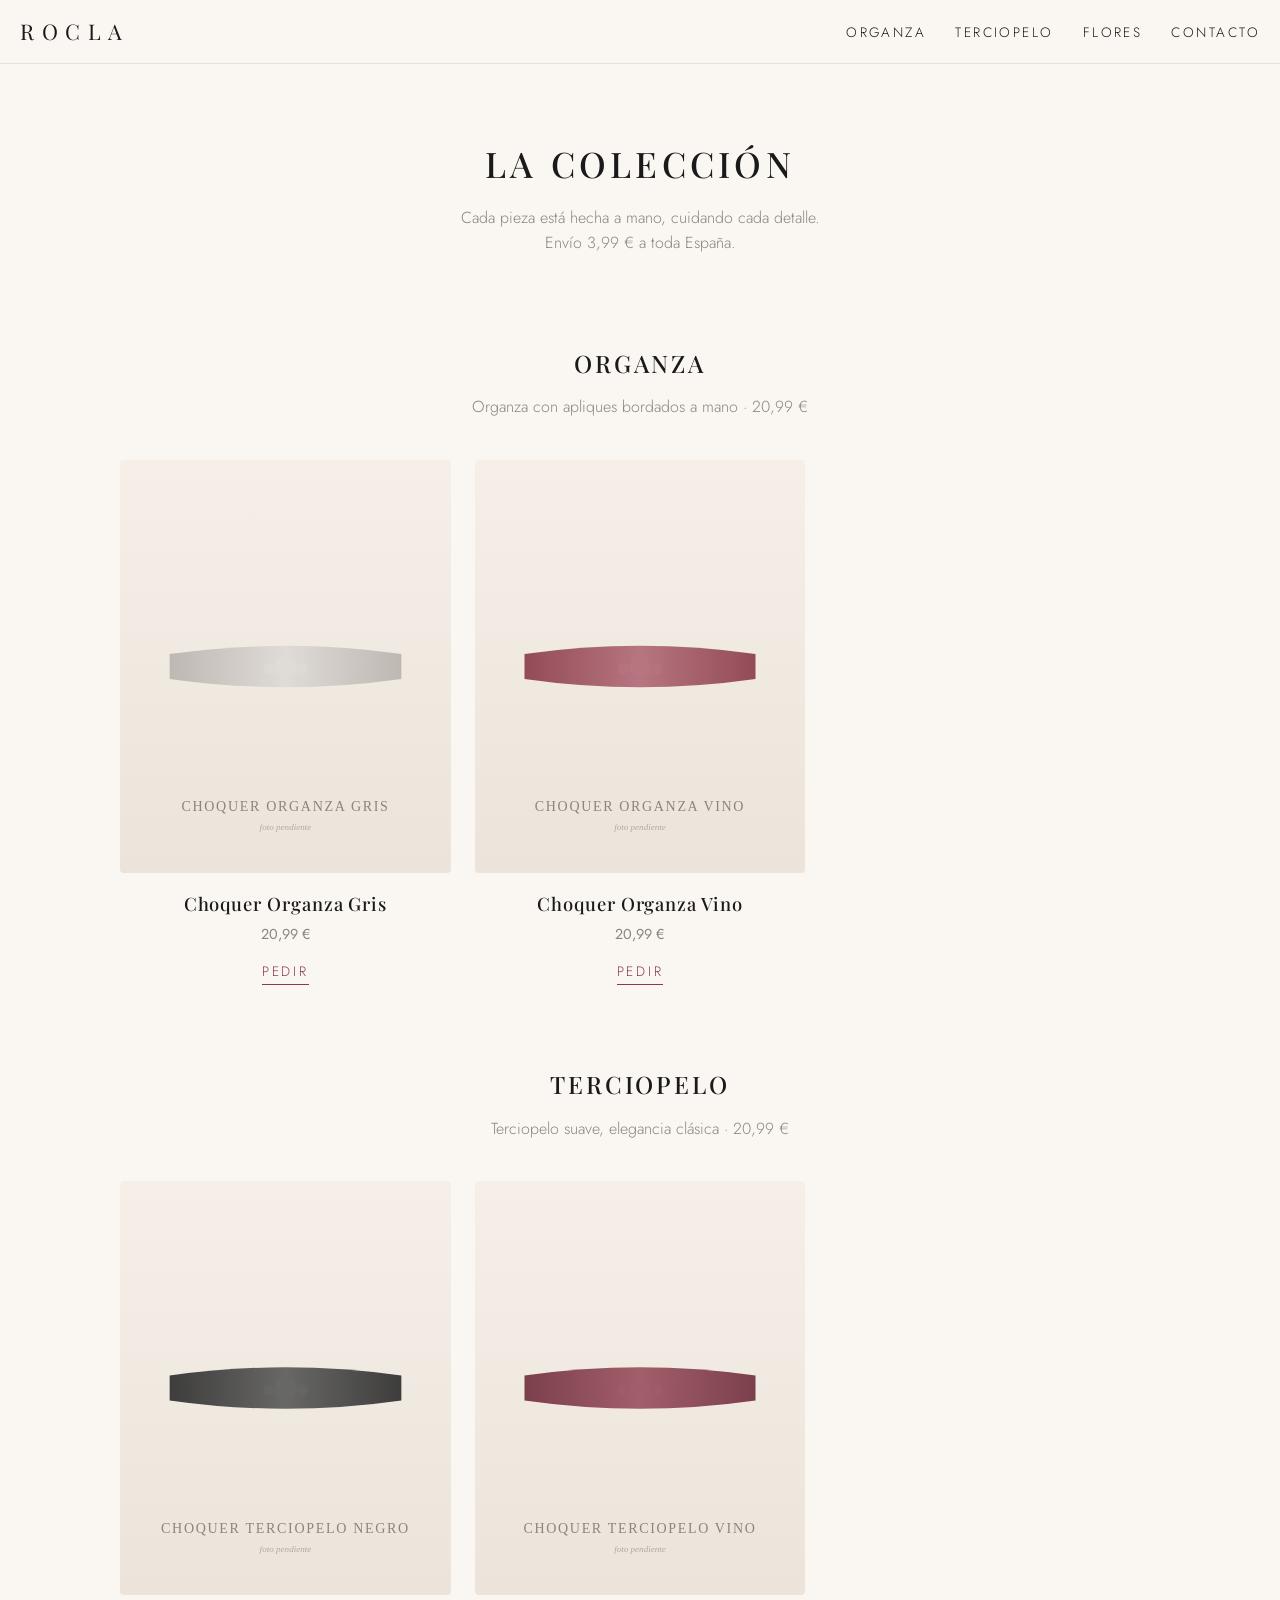
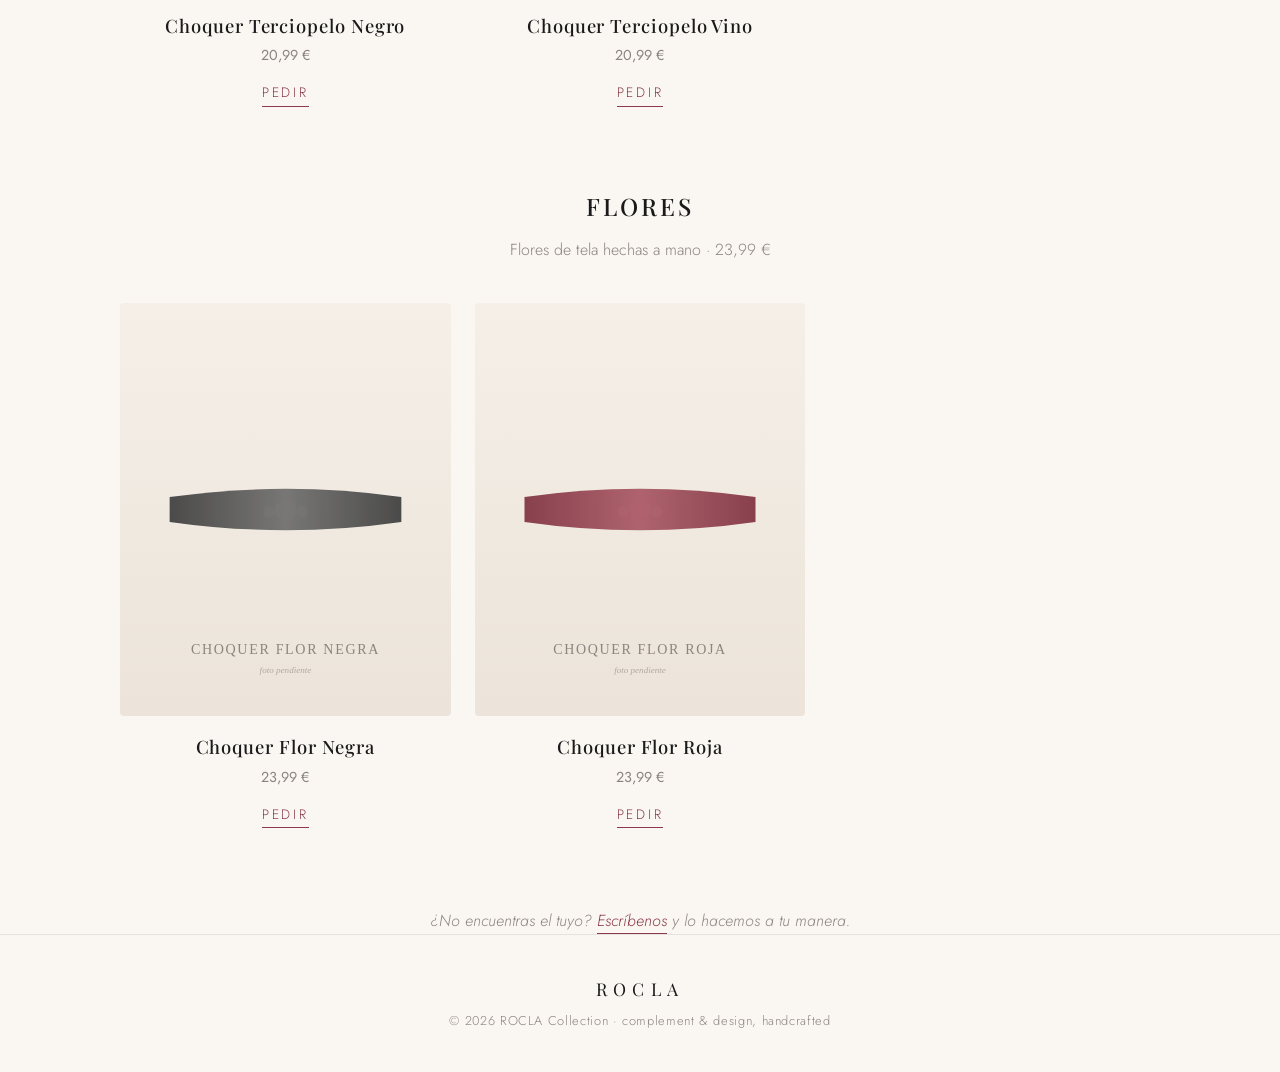
==== coleccion.html @ 5cf53cdb "Restructure: carousel home + collection page by product line, add prices Home now shows a swipeable " ====
<!DOCTYPE html>
<html lang="es">
<head>
  <meta charset="UTF-8">
  <meta name="viewport" content="width=device-width, initial-scale=1.0">
  <title>La colección — ROCLA</title>
  <meta name="description" content="Todos los chokers ROCLA: organza, terciopelo y flores. Hechos a mano por Clau y Ro. Envío 3,99 €.">

  <meta property="og:type" content="website">
  <meta property="og:title" content="La colección — ROCLA">
  <meta property="og:description" content="Chokers de organza, terciopelo y flores, hechos a mano. Envío 3,99 €.">
  <meta property="og:image" content="images/og.jpg">
  <meta name="twitter:card" content="summary_large_image">

  <link rel="icon" href="favicon.png" type="image/png">
  <link rel="apple-touch-icon" href="images/apple-touch-icon.png">

  <link rel="preconnect" href="https://fonts.googleapis.com">
  <link rel="preconnect" href="https://fonts.gstatic.com" crossorigin>
  <link href="https://fonts.googleapis.com/css2?family=Playfair+Display:ital,wght@0,400;0,500;1,400&family=Jost:wght@300;400;500&display=swap" rel="stylesheet">

  <link rel="stylesheet" href="styles.css">
</head>
<body>

<header class="site-header">
  <a class="brand" href="index.html">ROCLA</a>
  <nav class="site-nav" id="nav">
    <a href="#organza">Organza</a>
    <a href="#terciopelo">Terciopelo</a>
    <a href="#flores">Flores</a>
    <a href="index.html#contacto">Contacto</a>
  </nav>
  <button class="nav-toggle" id="navToggle" aria-label="Abrir menú" aria-expanded="false">
    <span></span><span></span>
  </button>
</header>

<main>

  <section class="section page-head">
    <h1 class="page-title">La colección</h1>
    <p class="section-intro">Cada pieza está hecha a mano, cuidando cada detalle.<br>Envío 3,99&nbsp;€ a toda España.</p>
  </section>

  <!-- ============ Organza ============ -->
  <section class="section linea" id="organza">
    <h2>Organza</h2>
    <p class="section-intro">Organza con apliques bordados a mano · 20,99&nbsp;€</p>
    <div class="grid">
      <!-- Cuando lleguen las fotos reales: sustituir el src por images/<archivo>.jpg -->
      <article class="card">
        <button class="card-photo" data-lightbox aria-label="Ampliar foto de Choquer Organza Gris">
          <img src="images/organza-gris.svg" alt="Choquer Organza Gris — choker de organza gris con aplique floral bordado" loading="lazy">
        </button>
        <h3>Choquer Organza Gris</h3>
        <p class="price">20,99&nbsp;€</p>
        <a class="pedir" data-modelo="Organza Gris" href="https://ig.me/m/roclacollection" target="_blank" rel="noopener">Pedir</a>
      </article>

      <article class="card">
        <button class="card-photo" data-lightbox aria-label="Ampliar foto de Choquer Organza Vino">
          <img src="images/organza-vino.svg" alt="Choquer Organza Vino — choker de organza color vino con aplique bordado" loading="lazy">
        </button>
        <h3>Choquer Organza Vino</h3>
        <p class="price">20,99&nbsp;€</p>
        <a class="pedir" data-modelo="Organza Vino" href="https://ig.me/m/roclacollection" target="_blank" rel="noopener">Pedir</a>
      </article>
    </div>
  </section>

  <!-- ============ Terciopelo ============ -->
  <section class="section linea" id="terciopelo">
    <h2>Terciopelo</h2>
    <p class="section-intro">Terciopelo suave, elegancia clásica · 20,99&nbsp;€</p>
    <div class="grid">
      <article class="card">
        <button class="card-photo" data-lightbox aria-label="Ampliar foto de Choquer Terciopelo Negro">
          <img src="images/terciopelo-negro.svg" alt="Choquer Terciopelo Negro — choker de terciopelo negro" loading="lazy">
        </button>
        <h3>Choquer Terciopelo Negro</h3>
        <p class="price">20,99&nbsp;€</p>
        <a class="pedir" data-modelo="Terciopelo Negro" href="https://ig.me/m/roclacollection" target="_blank" rel="noopener">Pedir</a>
      </article>

      <article class="card">
        <button class="card-photo" data-lightbox aria-label="Ampliar foto de Choquer Terciopelo Vino">
          <img src="images/terciopelo-vino.svg" alt="Choquer Terciopelo Vino — choker de terciopelo color vino" loading="lazy">
        </button>
        <h3>Choquer Terciopelo Vino</h3>
        <p class="price">20,99&nbsp;€</p>
        <a class="pedir" data-modelo="Terciopelo Vino" href="https://ig.me/m/roclacollection" target="_blank" rel="noopener">Pedir</a>
      </article>
    </div>
  </section>

  <!-- ============ Flores ============ -->
  <section class="section linea" id="flores">
    <h2>Flores</h2>
    <p class="section-intro">Flores de tela hechas a mano · 23,99&nbsp;€</p>
    <div class="grid">
      <article class="card">
        <button class="card-photo" data-lightbox aria-label="Ampliar foto de Choquer Flor Negra">
          <img src="images/flor-negra.svg" alt="Choquer Flor Negra — choker con flor de tela negra" loading="lazy">
        </button>
        <h3>Choquer Flor Negra</h3>
        <p class="price">23,99&nbsp;€</p>
        <a class="pedir" data-modelo="Flor Negra" href="https://ig.me/m/roclacollection" target="_blank" rel="noopener">Pedir</a>
      </article>

      <article class="card">
        <button class="card-photo" data-lightbox aria-label="Ampliar foto de Choquer Flor Roja">
          <img src="images/flor-roja.svg" alt="Choquer Flor Roja — choker con flor de tela roja" loading="lazy">
        </button>
        <h3>Choquer Flor Roja</h3>
        <p class="price">23,99&nbsp;€</p>
        <a class="pedir" data-modelo="Flor Roja" href="https://ig.me/m/roclacollection" target="_blank" rel="noopener">Pedir</a>
      </article>
    </div>
  </section>

  <p class="grid-note">¿No encuentras el tuyo? <a class="text-link" href="https://ig.me/m/roclacollection" target="_blank" rel="noopener">Escríbenos</a> y lo hacemos a tu manera.</p>

</main>

<footer class="site-footer">
  <span class="brand-mark">ROCLA</span>
  <span>© <span id="year">2026</span> ROCLA Collection · complement &amp; design, handcrafted</span>
</footer>

<!-- Lightbox -->
<div class="lightbox" id="lightbox" hidden>
  <button class="lightbox-close" id="lightboxClose" aria-label="Cerrar">&times;</button>
  <img id="lightboxImg" src="" alt="">
</div>

<script src="script.js"></script>
</body>
</html>
---- styles.css ----
/* ROCLA Collection — design tokens (WEBSITE_PLAN.md §3) */
:root {
  --burgundy: #8a3a4a;
  --burgundy-dark: #6f2e3c;
  --bg: #faf6f1;
  --text: #1a1a1a;
  --muted: #8c8480;
  --serif: "Playfair Display", Georgia, serif;
  --sans: "Jost", "Helvetica Neue", Arial, sans-serif;
}

* { box-sizing: border-box; margin: 0; padding: 0; }

html { scroll-behavior: smooth; }

body {
  font-family: var(--sans);
  font-weight: 300;
  color: var(--text);
  background: var(--bg);
  line-height: 1.6;
}

img { max-width: 100%; display: block; }

h1, h2, h3 { font-family: var(--serif); font-weight: 500; }

h2 {
  font-size: 2rem;
  text-align: center;
  letter-spacing: 0.12em;
  text-transform: uppercase;
  margin-bottom: 0.75rem;
}

/* ---------- Header ---------- */
.site-header {
  position: sticky;
  top: 0;
  z-index: 20;
  display: flex;
  align-items: center;
  justify-content: space-between;
  padding: 0.9rem 1.25rem;
  background: rgba(250, 246, 241, 0.92);
  backdrop-filter: blur(6px);
  border-bottom: 1px solid rgba(140, 132, 128, 0.18);
}

.brand {
  font-family: var(--serif);
  font-size: 1.35rem;
  letter-spacing: 0.35em;
  text-decoration: none;
  color: var(--text);
}

.site-nav a {
  font-size: 0.85rem;
  letter-spacing: 0.18em;
  text-transform: uppercase;
  text-decoration: none;
  color: var(--text);
  margin-left: 1.5rem;
  transition: color 0.2s;
}

.site-nav a:hover, .site-nav a:focus { color: var(--burgundy); }

.nav-toggle {
  display: none;
  background: none;
  border: none;
  cursor: pointer;
  padding: 0.5rem;
}

.nav-toggle span {
  display: block;
  width: 22px;
  height: 2px;
  background: var(--text);
  margin: 5px 0;
  transition: transform 0.25s;
}

/* ---------- Hero ---------- */
.hero {
  min-height: 82vh;
  display: flex;
  flex-direction: column;
  align-items: center;
  justify-content: center;
  text-align: center;
  padding: 3rem 1.5rem;
}

.hero-logo {
  width: 190px;
  height: 190px;
  border-radius: 50%;
  box-shadow: 0 12px 40px rgba(138, 58, 74, 0.25);
  margin-bottom: 2rem;
}

.hero-tagline {
  font-family: var(--serif);
  font-style: italic;
  font-size: 1.4rem;
  line-height: 1.5;
  max-width: 34ch;
  margin-bottom: 0.6rem;
}

.hero-sub {
  color: var(--muted);
  letter-spacing: 0.25em;
  text-transform: uppercase;
  font-size: 0.8rem;
  margin-bottom: 2.2rem;
}

/* ---------- Buttons ---------- */
.btn {
  display: inline-block;
  background: var(--burgundy);
  color: #fff;
  text-decoration: none;
  font-size: 0.85rem;
  letter-spacing: 0.2em;
  text-transform: uppercase;
  padding: 0.9rem 2.2rem;
  border-radius: 2rem;
  transition: background 0.2s;
}

.btn:hover, .btn:focus { background: var(--burgundy-dark); }

.btn-outline {
  background: transparent;
  color: var(--burgundy);
  border: 1px solid var(--burgundy);
}

.btn-outline:hover, .btn-outline:focus { background: var(--burgundy); color: #fff; }

/* ---------- Sections ---------- */
.section { padding: 4.5rem 1.25rem; max-width: 1080px; margin: 0 auto; }

.section-alt {
  max-width: none;
  background: #f3ece4;
}

.section-alt > * { max-width: 1080px; margin-left: auto; margin-right: auto; }

.section-intro {
  text-align: center;
  color: var(--muted);
  margin-bottom: 2.5rem;
}

/* ---------- Collection grid ---------- */
.grid {
  display: grid;
  grid-template-columns: repeat(auto-fill, minmax(250px, 1fr));
  gap: 2rem 1.5rem;
}

.card { text-align: center; }

.card-photo {
  display: block;
  width: 100%;
  border: none;
  padding: 0;
  cursor: zoom-in;
  background: none;
  border-radius: 4px;
  overflow: hidden;
}

.card-photo img {
  width: 100%;
  aspect-ratio: 4 / 5;
  object-fit: cover;
  transition: transform 0.4s ease;
}

.card-photo:hover img, .card-photo:focus img { transform: scale(1.03); }

.card h3 {
  font-size: 1.15rem;
  margin: 1rem 0 0.25rem;
  letter-spacing: 0.05em;
}

.card p { font-size: 0.9rem; color: var(--muted); margin-bottom: 0.75rem; }

.pedir {
  display: inline-block;
  color: var(--burgundy);
  text-decoration: none;
  font-size: 0.85rem;
  letter-spacing: 0.2em;
  text-transform: uppercase;
  border-bottom: 1px solid var(--burgundy);
  padding-bottom: 2px;
  transition: color 0.2s, border-color 0.2s;
}

.pedir:hover, .pedir:focus { color: var(--burgundy-dark); border-color: var(--burgundy-dark); }

.grid-note {
  text-align: center;
  color: var(--muted);
  font-style: italic;
  margin-top: 2.5rem;
}

/* ---------- Carousel (portada) ---------- */
.carousel {
  position: relative;
  display: flex;
  align-items: center;
  gap: 0.5rem;
}

.carousel-track {
  display: flex;
  gap: 1.25rem;
  overflow-x: auto;
  scroll-snap-type: x mandatory;
  scroll-behavior: smooth;
  -webkit-overflow-scrolling: touch;
  scrollbar-width: none;
  flex: 1;
}

.carousel-track::-webkit-scrollbar { display: none; }

.slide {
  flex: 0 0 min(78%, 320px);
  scroll-snap-align: center;
  text-decoration: none;
  color: var(--text);
  text-align: center;
}

.slide img {
  width: 100%;
  aspect-ratio: 4 / 5;
  object-fit: cover;
  border-radius: 4px;
  transition: transform 0.4s ease;
}

.slide:hover img, .slide:focus img { transform: scale(1.03); }

.slide h3 {
  font-size: 1.3rem;
  letter-spacing: 0.15em;
  text-transform: uppercase;
  margin-top: 1rem;
}

.slide-price { color: var(--muted); font-size: 0.9rem; }

.carousel-arrow {
  flex: 0 0 auto;
  background: none;
  border: 1px solid var(--burgundy);
  color: var(--burgundy);
  width: 2.4rem;
  height: 2.4rem;
  border-radius: 50%;
  font-size: 1.4rem;
  line-height: 1;
  cursor: pointer;
  transition: background 0.2s, color 0.2s;
}

.carousel-arrow:hover, .carousel-arrow:focus { background: var(--burgundy); color: #fff; }

/* ---------- Collection page ---------- */
.page-head { padding-bottom: 0.5rem; }

.page-title {
  font-size: 2.2rem;
  text-align: center;
  letter-spacing: 0.12em;
  text-transform: uppercase;
  margin-bottom: 0.75rem;
}

.linea { padding-top: 2.5rem; padding-bottom: 2.5rem; }

.linea h2 { font-size: 1.5rem; }

.price { color: var(--text); font-weight: 400; margin-bottom: 0.75rem; }

.text-link {
  color: var(--burgundy);
  text-decoration: none;
  border-bottom: 1px solid var(--burgundy);
  padding-bottom: 1px;
}

.text-link:hover, .text-link:focus { color: var(--burgundy-dark); border-color: var(--burgundy-dark); }

/* ---------- Nosotras ---------- */
.nosotras-inner {
  max-width: 560px;
  text-align: center;
}

.nosotras-inner p { margin-bottom: 1.2rem; }

.nosotras-inner .lead {
  font-family: var(--serif);
  font-size: 1.3rem;
  line-height: 1.5;
}

.heart { color: var(--burgundy); }

/* ---------- Steps ---------- */
.steps {
  list-style: none;
  display: grid;
  grid-template-columns: repeat(auto-fit, minmax(220px, 1fr));
  gap: 2rem;
  margin-top: 2.5rem;
  text-align: center;
}

.step-num {
  display: inline-flex;
  align-items: center;
  justify-content: center;
  width: 2.6rem;
  height: 2.6rem;
  border-radius: 50%;
  border: 1px solid var(--burgundy);
  color: var(--burgundy);
  font-family: var(--serif);
  font-size: 1.2rem;
  margin-bottom: 0.9rem;
}

.steps h3 { font-size: 1.1rem; margin-bottom: 0.4rem; }
.steps p { font-size: 0.9rem; color: var(--muted); }

/* ---------- Contact ---------- */
.contact-links {
  display: flex;
  flex-wrap: wrap;
  gap: 1rem;
  justify-content: center;
}

/* ---------- Footer ---------- */
.site-footer {
  display: flex;
  flex-direction: column;
  align-items: center;
  gap: 0.5rem;
  padding: 2.5rem 1.25rem;
  border-top: 1px solid rgba(140, 132, 128, 0.18);
  color: var(--muted);
  font-size: 0.8rem;
  letter-spacing: 0.05em;
  text-align: center;
}

.brand-mark {
  font-family: var(--serif);
  font-size: 1.1rem;
  letter-spacing: 0.35em;
  color: var(--text);
}

/* ---------- Lightbox ---------- */
.lightbox[hidden] { display: none; }

.lightbox {
  position: fixed;
  inset: 0;
  z-index: 50;
  background: rgba(26, 26, 26, 0.92);
  display: flex;
  align-items: center;
  justify-content: center;
  padding: 1.5rem;
}

.lightbox img {
  max-height: 88vh;
  max-width: 100%;
  border-radius: 4px;
}

.lightbox-close {
  position: absolute;
  top: 0.75rem;
  right: 1.25rem;
  background: none;
  border: none;
  color: #fff;
  font-size: 2.5rem;
  line-height: 1;
  cursor: pointer;
}

/* ---------- Mobile ---------- */
@media (max-width: 640px) {
  .nav-toggle { display: block; }

  .site-nav {
    display: none;
    position: absolute;
    top: 100%;
    left: 0;
    right: 0;
    background: var(--bg);
    border-bottom: 1px solid rgba(140, 132, 128, 0.18);
    padding: 1rem 1.25rem 1.5rem;
  }

  .site-nav.open { display: flex; flex-direction: column; gap: 1rem; }
  .site-nav a { margin: 0; }

  .hero { min-height: 74vh; }
  .hero-logo { width: 150px; height: 150px; }
  h2 { font-size: 1.6rem; }
  .section { padding: 3.5rem 1.25rem; }
}
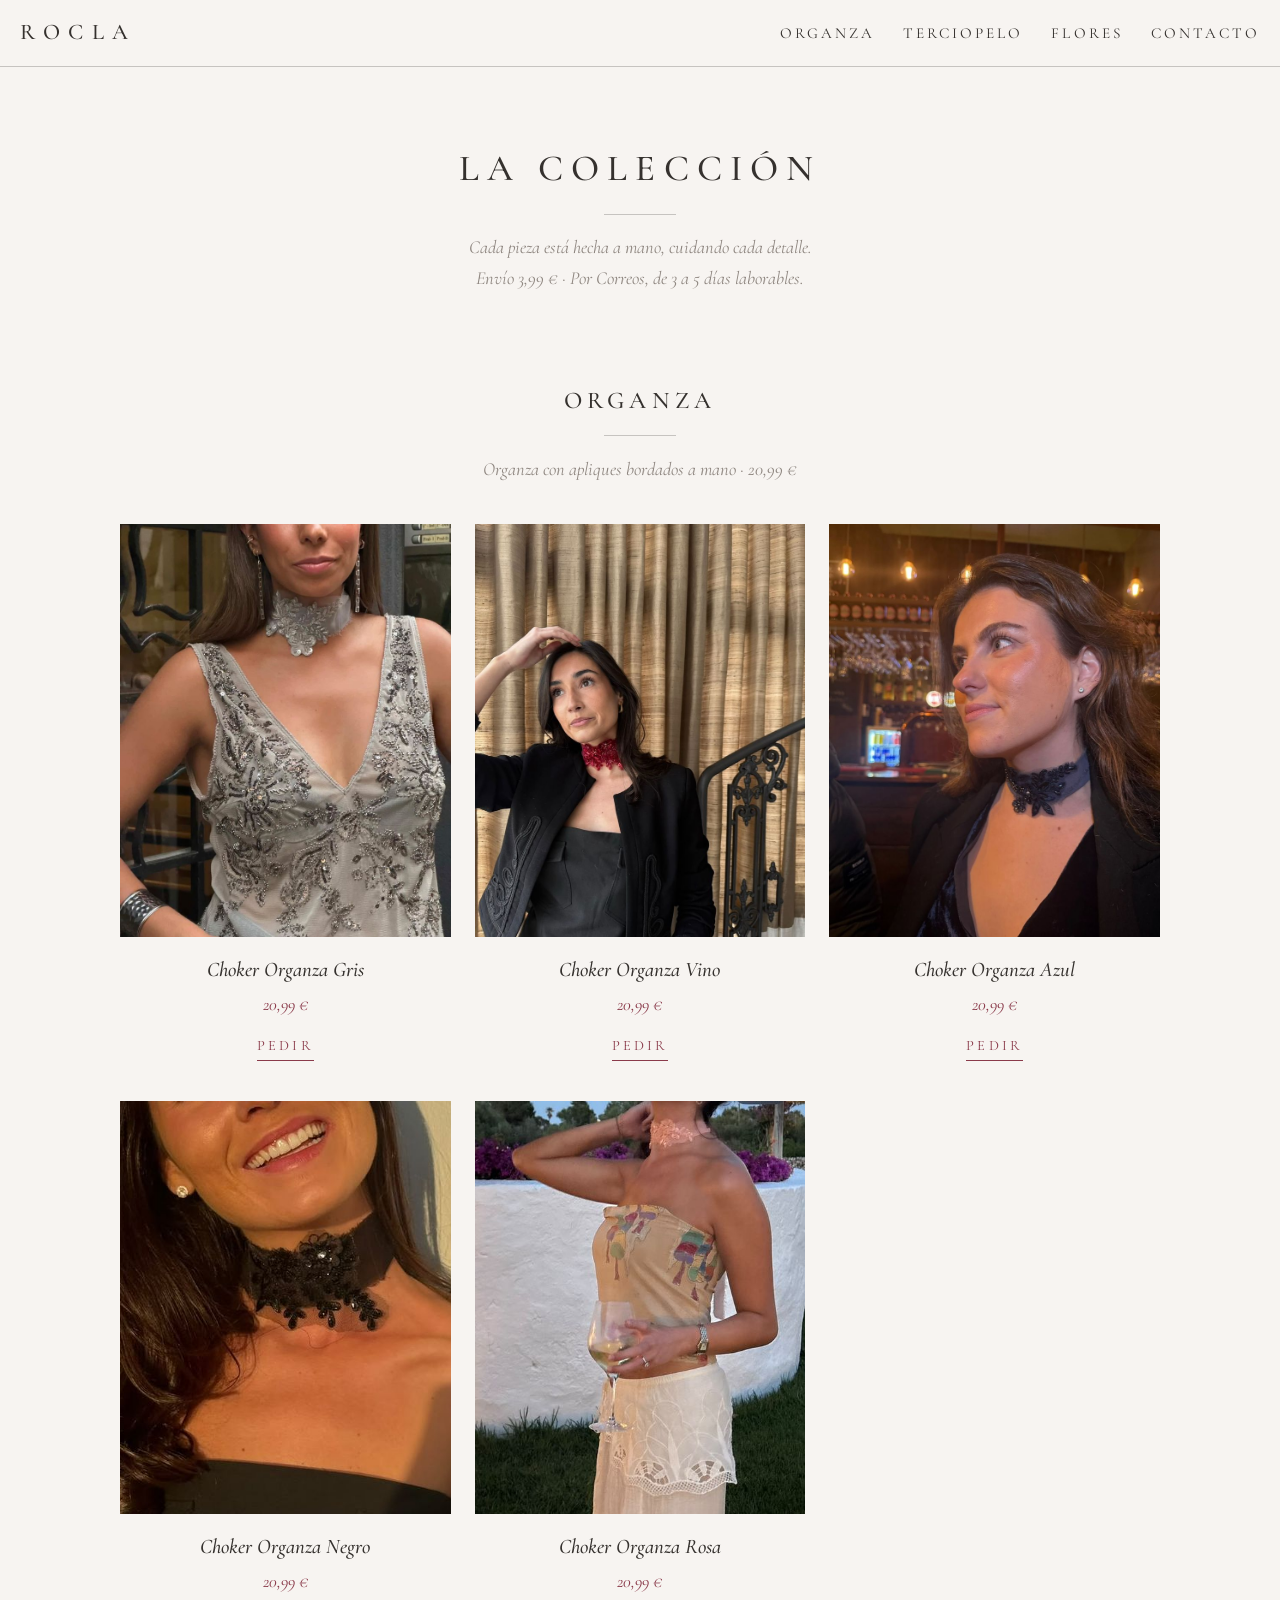
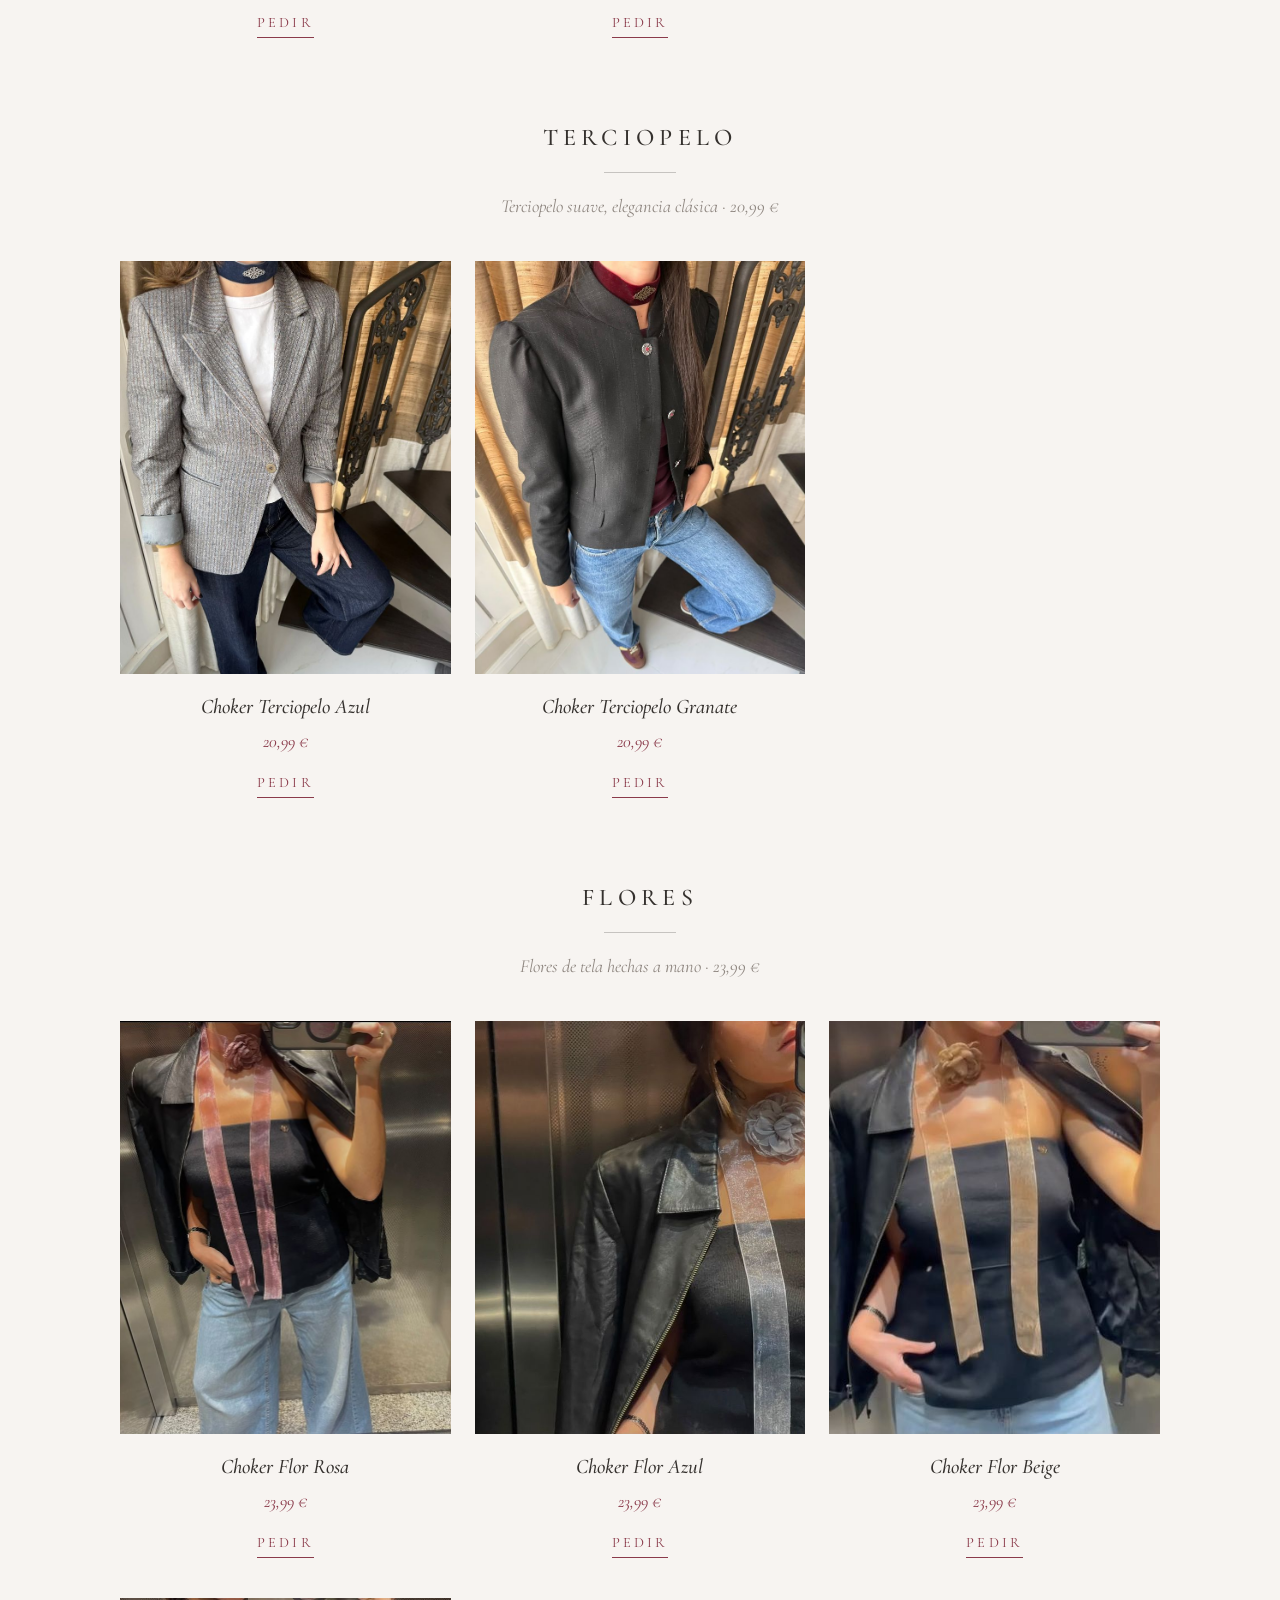
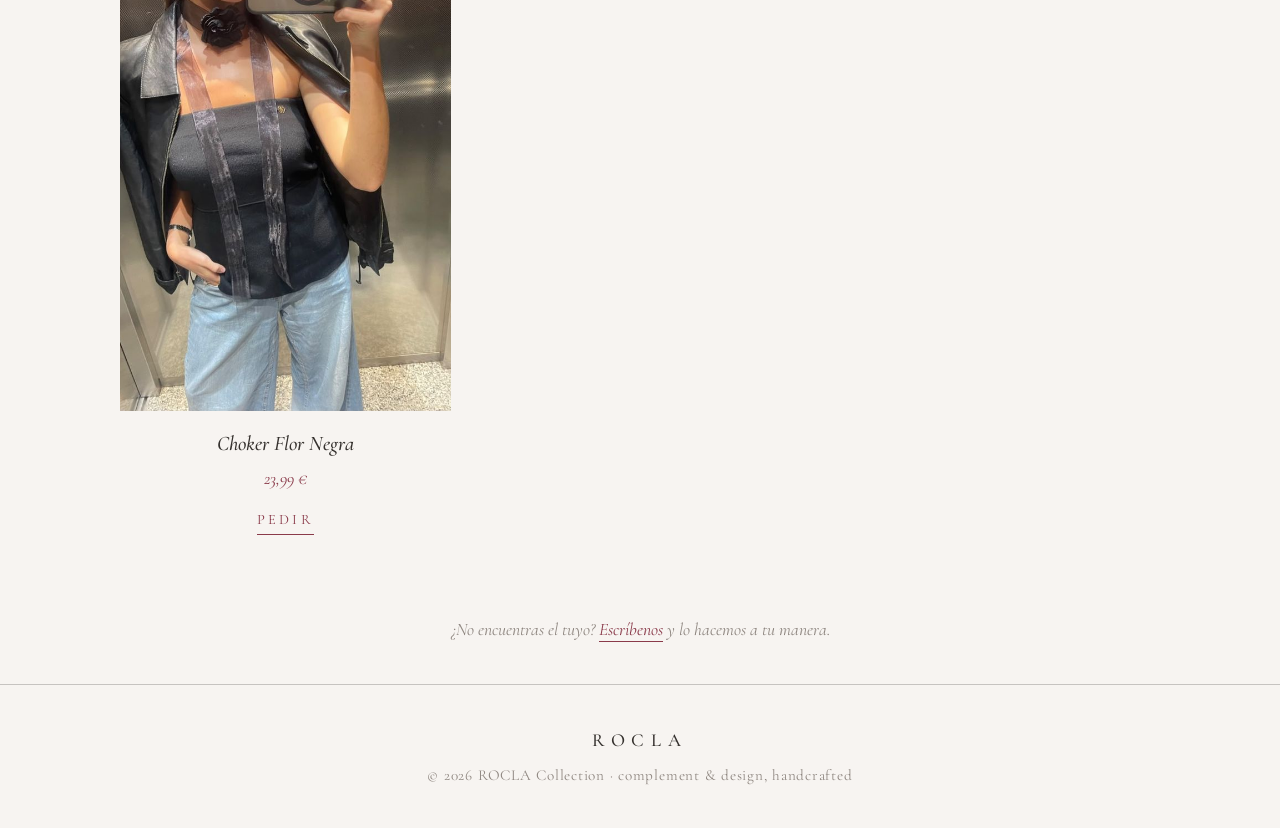
==== commit 5bdf8018: "Integrate product photos, style-guide retheme, hero video, 'choker' naming - Real product photos (op" ====
--- a/coleccion.html
+++ b/coleccion.html
@@ -17,7 +17,7 @@
 
   <link rel="preconnect" href="https://fonts.googleapis.com">
   <link rel="preconnect" href="https://fonts.gstatic.com" crossorigin>
-  <link href="https://fonts.googleapis.com/css2?family=Playfair+Display:ital,wght@0,400;0,500;1,400&family=Jost:wght@300;400;500&display=swap" rel="stylesheet">
+  <link href="https://fonts.googleapis.com/css2?family=Cormorant+Garamond:ital,wght@0,400;0,500;0,600;1,400;1,500&display=swap" rel="stylesheet">
 
   <link rel="stylesheet" href="styles.css">
 </head>
@@ -40,7 +40,7 @@
 
   <section class="section page-head">
     <h1 class="page-title">La colección</h1>
-    <p class="section-intro">Cada pieza está hecha a mano, cuidando cada detalle.<br>Envío 3,99&nbsp;€ a toda España.</p>
+    <p class="section-intro">Cada pieza está hecha a mano, cuidando cada detalle.<br>Envío 3,99&nbsp;€ · Por Correos, de 3 a 5 días laborables.</p>
   </section>
 
   <!-- ============ Organza ============ -->
@@ -48,23 +48,49 @@
     <h2>Organza</h2>
     <p class="section-intro">Organza con apliques bordados a mano · 20,99&nbsp;€</p>
     <div class="grid">
-      <!-- Cuando lleguen las fotos reales: sustituir el src por images/<archivo>.jpg -->
       <article class="card">
-        <button class="card-photo" data-lightbox aria-label="Ampliar foto de Choquer Organza Gris">
-          <img src="images/organza-gris.svg" alt="Choquer Organza Gris — choker de organza gris con aplique floral bordado" loading="lazy">
+        <button class="card-photo" data-lightbox aria-label="Ampliar foto de Choker Organza Gris">
+          <img src="images/products/organza-gris-1.jpg" alt="Choker Organza Gris — choker de organza gris con aplique floral bordado, puesto" loading="lazy">
         </button>
-        <h3>Choquer Organza Gris</h3>
+        <h3>Choker Organza Gris</h3>
         <p class="price">20,99&nbsp;€</p>
         <a class="pedir" data-modelo="Organza Gris" href="https://ig.me/m/roclacollection" target="_blank" rel="noopener">Pedir</a>
       </article>
 
       <article class="card">
-        <button class="card-photo" data-lightbox aria-label="Ampliar foto de Choquer Organza Vino">
-          <img src="images/organza-vino.svg" alt="Choquer Organza Vino — choker de organza color vino con aplique bordado" loading="lazy">
+        <button class="card-photo" data-lightbox aria-label="Ampliar foto de Choker Organza Vino">
+          <img src="images/products/organza-vino-1.jpg" alt="Choker Organza Vino — choker de organza color vino con aplique bordado, puesto" loading="lazy">
         </button>
-        <h3>Choquer Organza Vino</h3>
+        <h3>Choker Organza Vino</h3>
         <p class="price">20,99&nbsp;€</p>
         <a class="pedir" data-modelo="Organza Vino" href="https://ig.me/m/roclacollection" target="_blank" rel="noopener">Pedir</a>
+      </article>
+
+      <article class="card">
+        <button class="card-photo" data-lightbox aria-label="Ampliar foto de Choker Organza Azul">
+          <img src="images/products/organza-azul-1.jpg" alt="Choker Organza Azul — choker de organza azul con aplique bordado, puesto" loading="lazy">
+        </button>
+        <h3>Choker Organza Azul</h3>
+        <p class="price">20,99&nbsp;€</p>
+        <a class="pedir" data-modelo="Organza Azul" href="https://ig.me/m/roclacollection" target="_blank" rel="noopener">Pedir</a>
+      </article>
+
+      <article class="card">
+        <button class="card-photo" data-lightbox aria-label="Ampliar foto de Choker Organza Negro">
+          <img src="images/products/organza-negro-1.jpg" alt="Choker Organza Negro — choker de organza negra con aplique bordado, puesto" loading="lazy">
+        </button>
+        <h3>Choker Organza Negro</h3>
+        <p class="price">20,99&nbsp;€</p>
+        <a class="pedir" data-modelo="Organza Negro" href="https://ig.me/m/roclacollection" target="_blank" rel="noopener">Pedir</a>
+      </article>
+
+      <article class="card">
+        <button class="card-photo" data-lightbox aria-label="Ampliar foto de Choker Organza Rosa">
+          <img src="images/products/organza-rosa-2.jpg" alt="Choker Organza Rosa — choker de organza rosa con aplique bordado, puesto" loading="lazy">
+        </button>
+        <h3>Choker Organza Rosa</h3>
+        <p class="price">20,99&nbsp;€</p>
+        <a class="pedir" data-modelo="Organza Rosa" href="https://ig.me/m/roclacollection" target="_blank" rel="noopener">Pedir</a>
       </article>
     </div>
   </section>
@@ -75,21 +101,21 @@
     <p class="section-intro">Terciopelo suave, elegancia clásica · 20,99&nbsp;€</p>
     <div class="grid">
       <article class="card">
-        <button class="card-photo" data-lightbox aria-label="Ampliar foto de Choquer Terciopelo Negro">
-          <img src="images/terciopelo-negro.svg" alt="Choquer Terciopelo Negro — choker de terciopelo negro" loading="lazy">
+        <button class="card-photo" data-lightbox aria-label="Ampliar foto de Choker Terciopelo Azul">
+          <img src="images/products/terciopelo-azul-1.jpg" alt="Choker Terciopelo Azul — choker de terciopelo azul con detalle plateado, puesto" loading="lazy">
         </button>
-        <h3>Choquer Terciopelo Negro</h3>
+        <h3>Choker Terciopelo Azul</h3>
         <p class="price">20,99&nbsp;€</p>
-        <a class="pedir" data-modelo="Terciopelo Negro" href="https://ig.me/m/roclacollection" target="_blank" rel="noopener">Pedir</a>
+        <a class="pedir" data-modelo="Terciopelo Azul" href="https://ig.me/m/roclacollection" target="_blank" rel="noopener">Pedir</a>
       </article>
 
       <article class="card">
-        <button class="card-photo" data-lightbox aria-label="Ampliar foto de Choquer Terciopelo Vino">
-          <img src="images/terciopelo-vino.svg" alt="Choquer Terciopelo Vino — choker de terciopelo color vino" loading="lazy">
+        <button class="card-photo" data-lightbox aria-label="Ampliar foto de Choker Terciopelo Granate">
+          <img src="images/products/terciopelo-granate-1.jpg" alt="Choker Terciopelo Granate — choker de terciopelo granate, puesto" loading="lazy">
         </button>
-        <h3>Choquer Terciopelo Vino</h3>
+        <h3>Choker Terciopelo Granate</h3>
         <p class="price">20,99&nbsp;€</p>
-        <a class="pedir" data-modelo="Terciopelo Vino" href="https://ig.me/m/roclacollection" target="_blank" rel="noopener">Pedir</a>
+        <a class="pedir" data-modelo="Terciopelo Granate" href="https://ig.me/m/roclacollection" target="_blank" rel="noopener">Pedir</a>
       </article>
     </div>
   </section>
@@ -100,21 +126,39 @@
     <p class="section-intro">Flores de tela hechas a mano · 23,99&nbsp;€</p>
     <div class="grid">
       <article class="card">
-        <button class="card-photo" data-lightbox aria-label="Ampliar foto de Choquer Flor Negra">
-          <img src="images/flor-negra.svg" alt="Choquer Flor Negra — choker con flor de tela negra" loading="lazy">
+        <button class="card-photo" data-lightbox aria-label="Ampliar foto de Choker Flor Rosa">
+          <img src="images/products/flor-rosa-1.jpg" alt="Choker Flor Rosa — choker con flor de tela rosa y cinta larga, puesto" loading="lazy">
         </button>
-        <h3>Choquer Flor Negra</h3>
+        <h3>Choker Flor Rosa</h3>
         <p class="price">23,99&nbsp;€</p>
-        <a class="pedir" data-modelo="Flor Negra" href="https://ig.me/m/roclacollection" target="_blank" rel="noopener">Pedir</a>
+        <a class="pedir" data-modelo="Flor Rosa" href="https://ig.me/m/roclacollection" target="_blank" rel="noopener">Pedir</a>
       </article>
 
       <article class="card">
-        <button class="card-photo" data-lightbox aria-label="Ampliar foto de Choquer Flor Roja">
-          <img src="images/flor-roja.svg" alt="Choquer Flor Roja — choker con flor de tela roja" loading="lazy">
+        <button class="card-photo" data-lightbox aria-label="Ampliar foto de Choker Flor Azul">
+          <img src="images/products/flor-azul-1.jpg" alt="Choker Flor Azul — choker con flor de tela azul, puesto" loading="lazy">
         </button>
-        <h3>Choquer Flor Roja</h3>
+        <h3>Choker Flor Azul</h3>
         <p class="price">23,99&nbsp;€</p>
-        <a class="pedir" data-modelo="Flor Roja" href="https://ig.me/m/roclacollection" target="_blank" rel="noopener">Pedir</a>
+        <a class="pedir" data-modelo="Flor Azul" href="https://ig.me/m/roclacollection" target="_blank" rel="noopener">Pedir</a>
+      </article>
+
+      <article class="card">
+        <button class="card-photo" data-lightbox aria-label="Ampliar foto de Choker Flor Beige">
+          <img src="images/products/flor-beige-1.jpg" alt="Choker Flor Beige — choker con flor de tela beige, puesto" loading="lazy">
+        </button>
+        <h3>Choker Flor Beige</h3>
+        <p class="price">23,99&nbsp;€</p>
+        <a class="pedir" data-modelo="Flor Beige" href="https://ig.me/m/roclacollection" target="_blank" rel="noopener">Pedir</a>
+      </article>
+
+      <article class="card">
+        <button class="card-photo" data-lightbox aria-label="Ampliar foto de Choker Flor Negra">
+          <img src="images/products/flor-negra-1.jpg" alt="Choker Flor Negra — choker con flor de tela negra, puesto" loading="lazy">
+        </button>
+        <h3>Choker Flor Negra</h3>
+        <p class="price">23,99&nbsp;€</p>
+        <a class="pedir" data-modelo="Flor Negra" href="https://ig.me/m/roclacollection" target="_blank" rel="noopener">Pedir</a>
       </article>
     </div>
   </section>
@@ -131,7 +175,7 @@
 <!-- Lightbox -->
 <div class="lightbox" id="lightbox" hidden>
   <button class="lightbox-close" id="lightboxClose" aria-label="Cerrar">&times;</button>
-  <img id="lightboxImg" src="" alt="">
+  <img id="lightboxImg" alt="">
 </div>
 
 <script src="script.js"></script>
--- a/styles.css
+++ b/styles.css
@@ -1,12 +1,15 @@
-/* ROCLA Collection — design tokens (WEBSITE_PLAN.md §3) */
+/* ROCLA Collection — tokens from the founders' style guide:
+   pale warm paper, elegant serif with italics, hairline rules,
+   logo burgundy reserved for key accents (prices, links, CTA). */
 :root {
-  --burgundy: #8a3a4a;
-  --burgundy-dark: #6f2e3c;
-  --bg: #faf6f1;
-  --text: #1a1a1a;
-  --muted: #8c8480;
-  --serif: "Playfair Display", Georgia, serif;
-  --sans: "Jost", "Helvetica Neue", Arial, sans-serif;
+  --wine: #8a3a4a;
+  --wine-dark: #6f2e3c;
+  --bg: #f7f4f1;
+  --bg-alt: #f0ebe6;
+  --text: #35312e;
+  --muted: #8f8781;
+  --hairline: rgba(53, 49, 46, 0.25);
+  --serif: "Cormorant Garamond", Georgia, serif;
 }
 
 * { box-sizing: border-box; margin: 0; padding: 0; }
@@ -14,23 +17,34 @@
 html { scroll-behavior: smooth; }
 
 body {
-  font-family: var(--sans);
-  font-weight: 300;
+  font-family: var(--serif);
+  font-weight: 400;
+  font-size: 1.1rem;
   color: var(--text);
   background: var(--bg);
-  line-height: 1.6;
+  line-height: 1.65;
 }
 
 img { max-width: 100%; display: block; }
 
-h1, h2, h3 { font-family: var(--serif); font-weight: 500; }
+h1, h2, h3 { font-weight: 500; }
 
 h2 {
-  font-size: 2rem;
-  text-align: center;
-  letter-spacing: 0.12em;
-  text-transform: uppercase;
-  margin-bottom: 0.75rem;
+  font-size: 1.9rem;
+  text-align: center;
+  letter-spacing: 0.22em;
+  text-transform: uppercase;
+  margin-bottom: 1.1rem;
+}
+
+/* hairline rule under section titles, like the style guide wordmark */
+h2::after {
+  content: "";
+  display: block;
+  width: 72px;
+  height: 1px;
+  background: var(--hairline);
+  margin: 0.9rem auto 0;
 }
 
 /* ---------- Header ---------- */
@@ -42,22 +56,23 @@
   align-items: center;
   justify-content: space-between;
   padding: 0.9rem 1.25rem;
-  background: rgba(250, 246, 241, 0.92);
+  background: rgba(247, 244, 241, 0.94);
   backdrop-filter: blur(6px);
-  border-bottom: 1px solid rgba(140, 132, 128, 0.18);
+  border-bottom: 1px solid var(--hairline);
 }
 
 .brand {
   font-family: var(--serif);
-  font-size: 1.35rem;
-  letter-spacing: 0.35em;
+  font-size: 1.4rem;
+  font-weight: 500;
+  letter-spacing: 0.38em;
   text-decoration: none;
   color: var(--text);
 }
 
 .site-nav a {
-  font-size: 0.85rem;
-  letter-spacing: 0.18em;
+  font-size: 0.95rem;
+  letter-spacing: 0.2em;
   text-transform: uppercase;
   text-decoration: none;
   color: var(--text);
@@ -65,7 +80,7 @@
   transition: color 0.2s;
 }
 
-.site-nav a:hover, .site-nav a:focus { color: var(--burgundy); }
+.site-nav a:hover, .site-nav a:focus { color: var(--wine); }
 
 .nav-toggle {
   display: none;
@@ -78,93 +93,217 @@
 .nav-toggle span {
   display: block;
   width: 22px;
-  height: 2px;
+  height: 1px;
   background: var(--text);
-  margin: 5px 0;
-  transition: transform 0.25s;
-}
-
-/* ---------- Hero ---------- */
+  margin: 6px 0;
+}
+
+/* ---------- Hero (looping video backdrop) ---------- */
 .hero {
-  min-height: 82vh;
+  position: relative;
+  min-height: 88vh;
   display: flex;
   flex-direction: column;
   align-items: center;
   justify-content: center;
   text-align: center;
   padding: 3rem 1.5rem;
-}
-
-.hero-logo {
-  width: 190px;
-  height: 190px;
-  border-radius: 50%;
-  box-shadow: 0 12px 40px rgba(138, 58, 74, 0.25);
-  margin-bottom: 2rem;
+  overflow: hidden;
+}
+
+.hero-video {
+  position: absolute;
+  inset: 0;
+  width: 100%;
+  height: 100%;
+  object-fit: cover;
+  z-index: 0;
+}
+
+/* pale wash so the type stays readable over the footage */
+.hero-veil {
+  position: absolute;
+  inset: 0;
+  background: linear-gradient(
+    rgba(247, 244, 241, 0.88),
+    rgba(247, 244, 241, 0.66) 45%,
+    rgba(247, 244, 241, 0.88)
+  );
+  z-index: 1;
+}
+
+.hero > :not(.hero-video):not(.hero-veil) { position: relative; z-index: 2; }
+
+.hero-wordmark {
+  font-size: clamp(3rem, 10vw, 4.8rem);
+  font-weight: 500;
+  letter-spacing: 0.32em;
+  margin-right: -0.32em; /* optical centering of tracked caps */
+}
+
+.hero-rule {
+  width: 110px;
+  height: 1px;
+  background: var(--hairline);
+  border: none;
+  margin: 1.2rem auto 1.6rem;
 }
 
 .hero-tagline {
-  font-family: var(--serif);
   font-style: italic;
-  font-size: 1.4rem;
+  font-size: 1.45rem;
   line-height: 1.5;
-  max-width: 34ch;
+  max-width: 36ch;
   margin-bottom: 0.6rem;
 }
 
 .hero-sub {
   color: var(--muted);
-  letter-spacing: 0.25em;
-  text-transform: uppercase;
-  font-size: 0.8rem;
-  margin-bottom: 2.2rem;
+  letter-spacing: 0.28em;
+  text-transform: uppercase;
+  font-size: 0.85rem;
+  margin-bottom: 2.4rem;
 }
 
 /* ---------- Buttons ---------- */
 .btn {
   display: inline-block;
-  background: var(--burgundy);
-  color: #fff;
-  text-decoration: none;
-  font-size: 0.85rem;
-  letter-spacing: 0.2em;
-  text-transform: uppercase;
-  padding: 0.9rem 2.2rem;
-  border-radius: 2rem;
-  transition: background 0.2s;
-}
-
-.btn:hover, .btn:focus { background: var(--burgundy-dark); }
-
-.btn-outline {
-  background: transparent;
-  color: var(--burgundy);
-  border: 1px solid var(--burgundy);
-}
-
-.btn-outline:hover, .btn-outline:focus { background: var(--burgundy); color: #fff; }
+  background: var(--wine);
+  color: #fdfbfa;
+  text-decoration: none;
+  font-size: 0.95rem;
+  letter-spacing: 0.22em;
+  text-transform: uppercase;
+  padding: 0.85rem 2.4rem;
+  border: 1px solid var(--wine);
+  transition: background 0.2s, color 0.2s;
+}
+
+.btn:hover, .btn:focus { background: var(--wine-dark); border-color: var(--wine-dark); }
+
+.btn-outline { background: transparent; color: var(--wine); }
+
+.btn-outline:hover, .btn-outline:focus { background: var(--wine); color: #fdfbfa; }
 
 /* ---------- Sections ---------- */
 .section { padding: 4.5rem 1.25rem; max-width: 1080px; margin: 0 auto; }
 
-.section-alt {
-  max-width: none;
-  background: #f3ece4;
-}
+.section-alt { max-width: none; background: var(--bg-alt); }
 
 .section-alt > * { max-width: 1080px; margin-left: auto; margin-right: auto; }
 
 .section-intro {
   text-align: center;
+  font-style: italic;
+  font-size: 1.15rem;
   color: var(--muted);
   margin-bottom: 2.5rem;
 }
 
-/* ---------- Collection grid ---------- */
+/* ---------- Carousel (portada) ---------- */
+.carousel {
+  position: relative;
+  display: flex;
+  align-items: center;
+  gap: 0.5rem;
+}
+
+.carousel-track {
+  display: flex;
+  gap: 1.25rem;
+  overflow-x: auto;
+  scroll-snap-type: x mandatory;
+  scroll-behavior: smooth;
+  -webkit-overflow-scrolling: touch;
+  scrollbar-width: none;
+  flex: 1;
+}
+
+.carousel-track::-webkit-scrollbar { display: none; }
+
+.slide {
+  flex: 0 0 min(78%, 320px);
+  scroll-snap-align: center;
+  text-decoration: none;
+  color: var(--text);
+  text-align: center;
+}
+
+.slide img {
+  width: 100%;
+  aspect-ratio: 4 / 5;
+  object-fit: cover;
+  object-position: top;
+  transition: transform 0.4s ease;
+}
+
+.slide:hover img, .slide:focus img { transform: scale(1.02); }
+
+.slide h3 {
+  font-size: 1.35rem;
+  letter-spacing: 0.2em;
+  text-transform: uppercase;
+  margin-top: 1.1rem;
+}
+
+.slide-price { font-style: italic; color: var(--wine); font-size: 1.05rem; }
+
+.carousel-arrow {
+  flex: 0 0 auto;
+  background: none;
+  border: 1px solid var(--hairline);
+  color: var(--text);
+  width: 2.4rem;
+  height: 2.4rem;
+  border-radius: 50%;
+  font-size: 1.4rem;
+  line-height: 1;
+  cursor: pointer;
+  transition: border-color 0.2s, color 0.2s;
+}
+
+.carousel-arrow:hover, .carousel-arrow:focus { border-color: var(--wine); color: var(--wine); }
+
+/* ---------- Collection page ---------- */
+.page-head { padding-bottom: 0.5rem; }
+
+.page-title {
+  font-size: 2.3rem;
+  text-align: center;
+  letter-spacing: 0.22em;
+  text-transform: uppercase;
+  margin-bottom: 1.1rem;
+}
+
+.page-title::after {
+  content: "";
+  display: block;
+  width: 72px;
+  height: 1px;
+  background: var(--hairline);
+  margin: 0.9rem auto 0;
+}
+
+.linea { padding-top: 2.5rem; padding-bottom: 2.5rem; }
+
+.linea h2 { font-size: 1.5rem; }
+
+.price { font-style: italic; color: var(--wine); font-size: 1.1rem; margin-bottom: 0.7rem; }
+
+.text-link {
+  color: var(--wine);
+  text-decoration: none;
+  border-bottom: 1px solid var(--wine);
+  padding-bottom: 1px;
+}
+
+.text-link:hover, .text-link:focus { color: var(--wine-dark); border-color: var(--wine-dark); }
+
+/* ---------- Product grid ---------- */
 .grid {
   display: grid;
   grid-template-columns: repeat(auto-fill, minmax(250px, 1fr));
-  gap: 2rem 1.5rem;
+  gap: 2.5rem 1.5rem;
 }
 
 .card { text-align: center; }
@@ -176,7 +315,6 @@
   padding: 0;
   cursor: zoom-in;
   background: none;
-  border-radius: 4px;
   overflow: hidden;
 }
 
@@ -184,145 +322,50 @@
   width: 100%;
   aspect-ratio: 4 / 5;
   object-fit: cover;
+  object-position: top;
   transition: transform 0.4s ease;
 }
 
-.card-photo:hover img, .card-photo:focus img { transform: scale(1.03); }
+.card-photo:hover img, .card-photo:focus img { transform: scale(1.02); }
 
 .card h3 {
-  font-size: 1.15rem;
-  margin: 1rem 0 0.25rem;
-  letter-spacing: 0.05em;
-}
-
-.card p { font-size: 0.9rem; color: var(--muted); margin-bottom: 0.75rem; }
+  font-style: italic;
+  font-weight: 500;
+  font-size: 1.3rem;
+  margin: 1rem 0 0.15rem;
+}
 
 .pedir {
   display: inline-block;
-  color: var(--burgundy);
-  text-decoration: none;
-  font-size: 0.85rem;
-  letter-spacing: 0.2em;
-  text-transform: uppercase;
-  border-bottom: 1px solid var(--burgundy);
+  color: var(--wine);
+  text-decoration: none;
+  font-size: 0.9rem;
+  letter-spacing: 0.22em;
+  text-transform: uppercase;
+  border-bottom: 1px solid var(--wine);
   padding-bottom: 2px;
   transition: color 0.2s, border-color 0.2s;
 }
 
-.pedir:hover, .pedir:focus { color: var(--burgundy-dark); border-color: var(--burgundy-dark); }
+.pedir:hover, .pedir:focus { color: var(--wine-dark); border-color: var(--wine-dark); }
 
 .grid-note {
   text-align: center;
   color: var(--muted);
   font-style: italic;
-  margin-top: 2.5rem;
-}
-
-/* ---------- Carousel (portada) ---------- */
-.carousel {
-  position: relative;
-  display: flex;
-  align-items: center;
-  gap: 0.5rem;
-}
-
-.carousel-track {
-  display: flex;
-  gap: 1.25rem;
-  overflow-x: auto;
-  scroll-snap-type: x mandatory;
-  scroll-behavior: smooth;
-  -webkit-overflow-scrolling: touch;
-  scrollbar-width: none;
-  flex: 1;
-}
-
-.carousel-track::-webkit-scrollbar { display: none; }
-
-.slide {
-  flex: 0 0 min(78%, 320px);
-  scroll-snap-align: center;
-  text-decoration: none;
-  color: var(--text);
-  text-align: center;
-}
-
-.slide img {
-  width: 100%;
-  aspect-ratio: 4 / 5;
-  object-fit: cover;
-  border-radius: 4px;
-  transition: transform 0.4s ease;
-}
-
-.slide:hover img, .slide:focus img { transform: scale(1.03); }
-
-.slide h3 {
-  font-size: 1.3rem;
-  letter-spacing: 0.15em;
-  text-transform: uppercase;
-  margin-top: 1rem;
-}
-
-.slide-price { color: var(--muted); font-size: 0.9rem; }
-
-.carousel-arrow {
-  flex: 0 0 auto;
-  background: none;
-  border: 1px solid var(--burgundy);
-  color: var(--burgundy);
-  width: 2.4rem;
-  height: 2.4rem;
-  border-radius: 50%;
-  font-size: 1.4rem;
-  line-height: 1;
-  cursor: pointer;
-  transition: background 0.2s, color 0.2s;
-}
-
-.carousel-arrow:hover, .carousel-arrow:focus { background: var(--burgundy); color: #fff; }
-
-/* ---------- Collection page ---------- */
-.page-head { padding-bottom: 0.5rem; }
-
-.page-title {
-  font-size: 2.2rem;
-  text-align: center;
-  letter-spacing: 0.12em;
-  text-transform: uppercase;
-  margin-bottom: 0.75rem;
-}
-
-.linea { padding-top: 2.5rem; padding-bottom: 2.5rem; }
-
-.linea h2 { font-size: 1.5rem; }
-
-.price { color: var(--text); font-weight: 400; margin-bottom: 0.75rem; }
-
-.text-link {
-  color: var(--burgundy);
-  text-decoration: none;
-  border-bottom: 1px solid var(--burgundy);
-  padding-bottom: 1px;
-}
-
-.text-link:hover, .text-link:focus { color: var(--burgundy-dark); border-color: var(--burgundy-dark); }
+  font-size: 1.1rem;
+  margin: 2.5rem auto;
+  padding: 0 1.25rem;
+}
 
 /* ---------- Nosotras ---------- */
-.nosotras-inner {
-  max-width: 560px;
-  text-align: center;
-}
+.nosotras-inner { max-width: 580px; text-align: center; }
 
 .nosotras-inner p { margin-bottom: 1.2rem; }
 
-.nosotras-inner .lead {
-  font-family: var(--serif);
-  font-size: 1.3rem;
-  line-height: 1.5;
-}
-
-.heart { color: var(--burgundy); }
+.nosotras-inner .lead { font-size: 1.45rem; font-style: italic; line-height: 1.5; }
+
+.heart { color: var(--wine); }
 
 /* ---------- Steps ---------- */
 .steps {
@@ -341,15 +384,14 @@
   width: 2.6rem;
   height: 2.6rem;
   border-radius: 50%;
-  border: 1px solid var(--burgundy);
-  color: var(--burgundy);
-  font-family: var(--serif);
-  font-size: 1.2rem;
+  border: 1px solid var(--hairline);
+  color: var(--text);
+  font-size: 1.25rem;
   margin-bottom: 0.9rem;
 }
 
-.steps h3 { font-size: 1.1rem; margin-bottom: 0.4rem; }
-.steps p { font-size: 0.9rem; color: var(--muted); }
+.steps h3 { font-size: 1.25rem; font-style: italic; margin-bottom: 0.4rem; }
+.steps p { font-size: 1rem; color: var(--muted); }
 
 /* ---------- Contact ---------- */
 .contact-links {
@@ -366,17 +408,17 @@
   align-items: center;
   gap: 0.5rem;
   padding: 2.5rem 1.25rem;
-  border-top: 1px solid rgba(140, 132, 128, 0.18);
+  border-top: 1px solid var(--hairline);
   color: var(--muted);
-  font-size: 0.8rem;
+  font-size: 0.95rem;
   letter-spacing: 0.05em;
   text-align: center;
 }
 
 .brand-mark {
-  font-family: var(--serif);
-  font-size: 1.1rem;
-  letter-spacing: 0.35em;
+  font-size: 1.15rem;
+  font-weight: 500;
+  letter-spacing: 0.38em;
   color: var(--text);
 }
 
@@ -387,18 +429,14 @@
   position: fixed;
   inset: 0;
   z-index: 50;
-  background: rgba(26, 26, 26, 0.92);
+  background: rgba(38, 34, 32, 0.92);
   display: flex;
   align-items: center;
   justify-content: center;
   padding: 1.5rem;
 }
 
-.lightbox img {
-  max-height: 88vh;
-  max-width: 100%;
-  border-radius: 4px;
-}
+.lightbox img { max-height: 88vh; max-width: 100%; }
 
 .lightbox-close {
   position: absolute;
@@ -423,15 +461,20 @@
     left: 0;
     right: 0;
     background: var(--bg);
-    border-bottom: 1px solid rgba(140, 132, 128, 0.18);
+    border-bottom: 1px solid var(--hairline);
     padding: 1rem 1.25rem 1.5rem;
   }
 
   .site-nav.open { display: flex; flex-direction: column; gap: 1rem; }
   .site-nav a { margin: 0; }
 
-  .hero { min-height: 74vh; }
-  .hero-logo { width: 150px; height: 150px; }
+  .hero { min-height: 78vh; }
   h2 { font-size: 1.6rem; }
   .section { padding: 3.5rem 1.25rem; }
 }
+
+/* Respect reduced-motion: hide the video, keep the pale backdrop */
+@media (prefers-reduced-motion: reduce) {
+  html { scroll-behavior: auto; }
+  .hero-video { display: none; }
+}
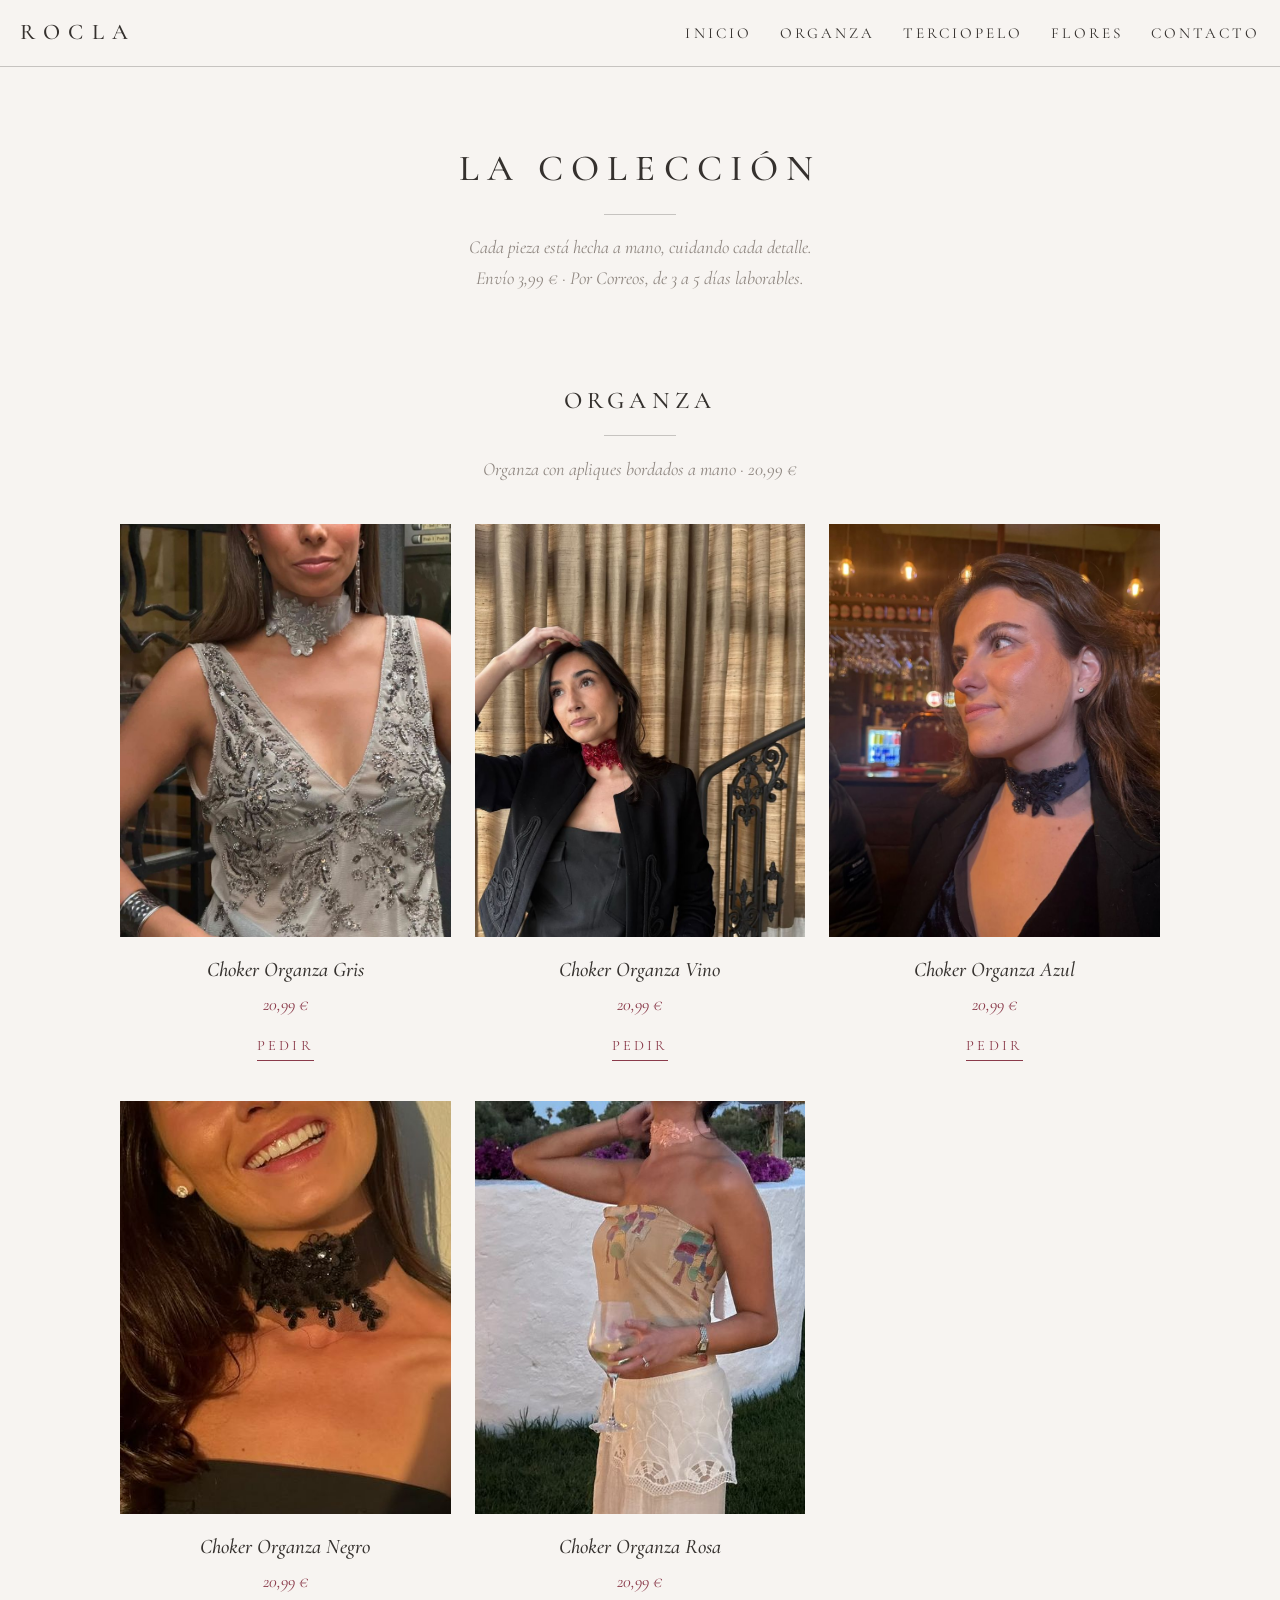
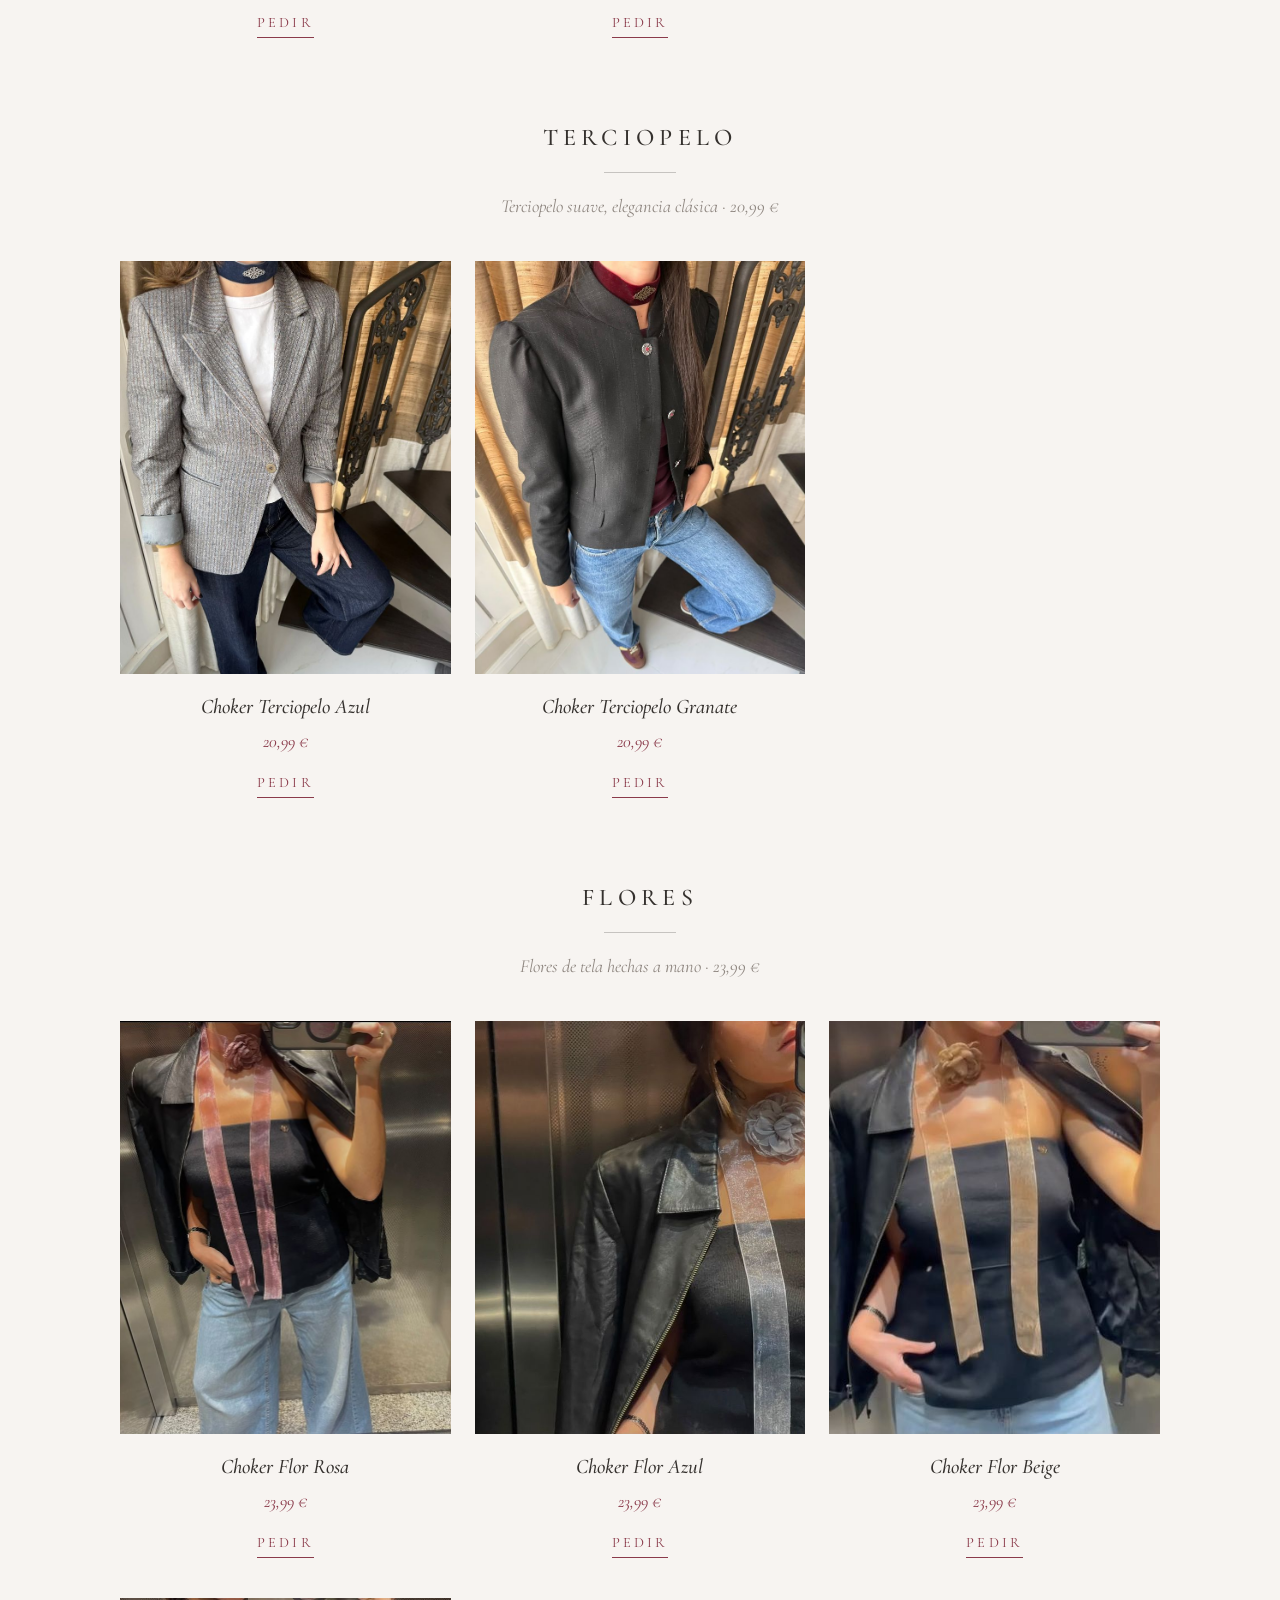
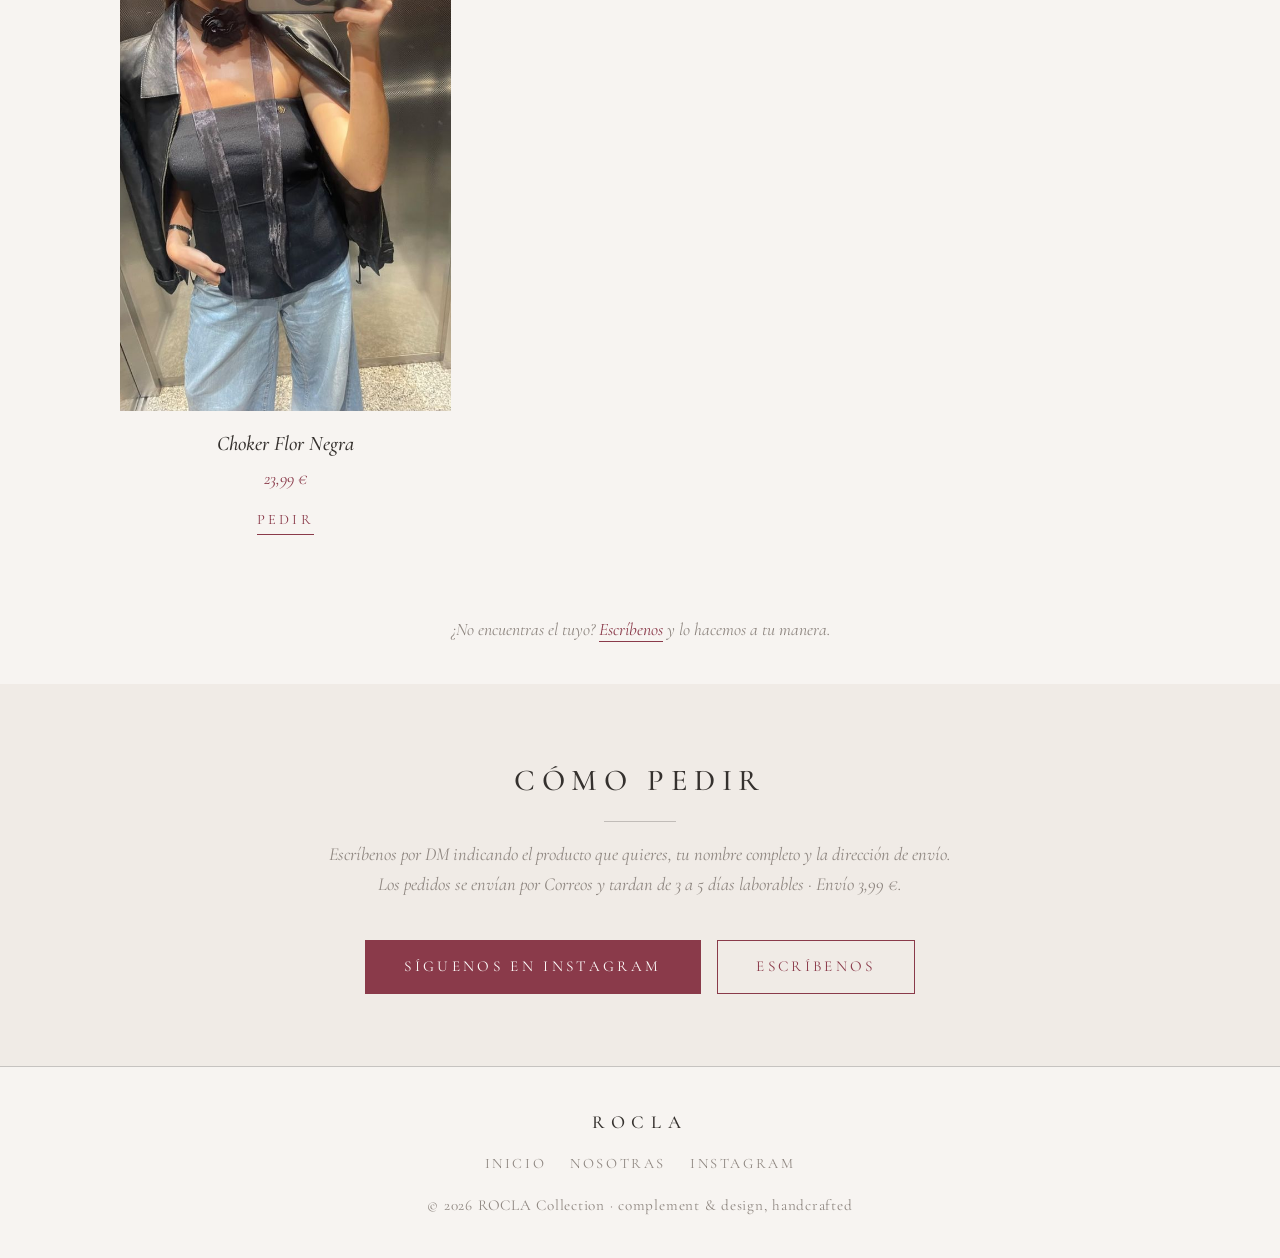
==== commit 0dea1c6e: "UX flow pass: self-contained collection page, anchor offsets, footer nav - Collection page gets its " ====
--- a/coleccion.html
+++ b/coleccion.html
@@ -26,10 +26,11 @@
 <header class="site-header">
   <a class="brand" href="index.html">ROCLA</a>
   <nav class="site-nav" id="nav">
+    <a href="index.html">Inicio</a>
     <a href="#organza">Organza</a>
     <a href="#terciopelo">Terciopelo</a>
     <a href="#flores">Flores</a>
-    <a href="index.html#contacto">Contacto</a>
+    <a href="#contacto">Contacto</a>
   </nav>
   <button class="nav-toggle" id="navToggle" aria-label="Abrir menú" aria-expanded="false">
     <span></span><span></span>
@@ -165,10 +166,25 @@
 
   <p class="grid-note">¿No encuentras el tuyo? <a class="text-link" href="https://ig.me/m/roclacollection" target="_blank" rel="noopener">Escríbenos</a> y lo hacemos a tu manera.</p>
 
+  <!-- ============ Cómo pedir / Contacto ============ -->
+  <section class="section section-alt" id="contacto">
+    <h2>Cómo pedir</h2>
+    <p class="section-intro">Escríbenos por DM indicando el producto que quieres, tu nombre completo y la dirección de envío.<br>Los pedidos se envían por Correos y tardan de 3 a 5 días laborables · Envío 3,99&nbsp;€.</p>
+    <div class="contact-links">
+      <a class="btn" href="https://instagram.com/roclacollection" target="_blank" rel="noopener">Síguenos en Instagram</a>
+      <a class="btn btn-outline whatsapp-cta" href="https://ig.me/m/roclacollection" target="_blank" rel="noopener">Escríbenos</a>
+    </div>
+  </section>
+
 </main>
 
 <footer class="site-footer">
   <span class="brand-mark">ROCLA</span>
+  <nav class="footer-links">
+    <a href="index.html">Inicio</a>
+    <a href="index.html#nosotras">Nosotras</a>
+    <a href="https://instagram.com/roclacollection" target="_blank" rel="noopener">Instagram</a>
+  </nav>
   <span>© <span id="year">2026</span> ROCLA Collection · complement &amp; design, handcrafted</span>
 </footer>
 
--- a/styles.css
+++ b/styles.css
@@ -16,6 +16,9 @@
 
 html { scroll-behavior: smooth; }
 
+/* anchor targets land below the sticky header */
+[id] { scroll-margin-top: 84px; }
+
 body {
   font-family: var(--serif);
   font-weight: 400;
@@ -422,6 +425,23 @@
   color: var(--text);
 }
 
+.footer-links {
+  display: flex;
+  gap: 1.5rem;
+  margin: 0.4rem 0 0.6rem;
+}
+
+.footer-links a {
+  color: var(--muted);
+  text-decoration: none;
+  font-size: 0.9rem;
+  letter-spacing: 0.18em;
+  text-transform: uppercase;
+  transition: color 0.2s;
+}
+
+.footer-links a:hover, .footer-links a:focus { color: var(--wine); }
+
 /* ---------- Lightbox ---------- */
 .lightbox[hidden] { display: none; }
 
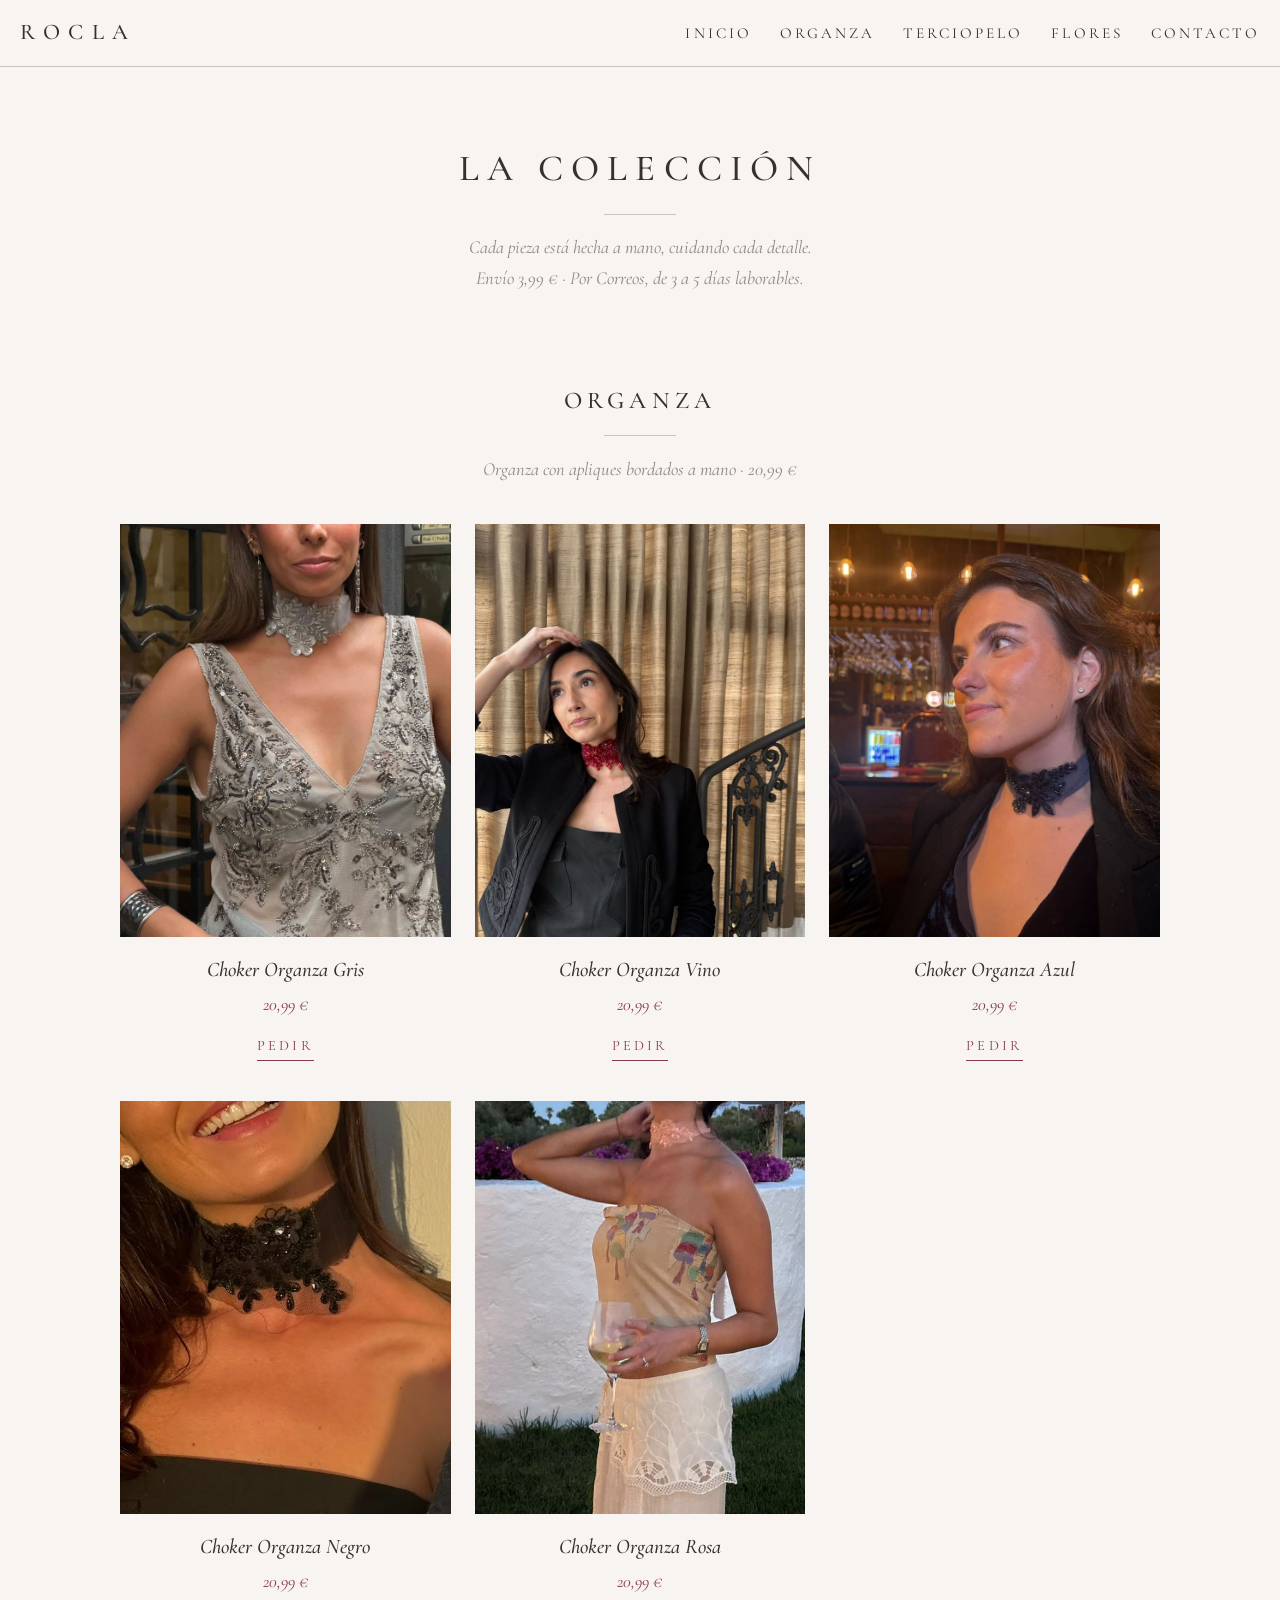
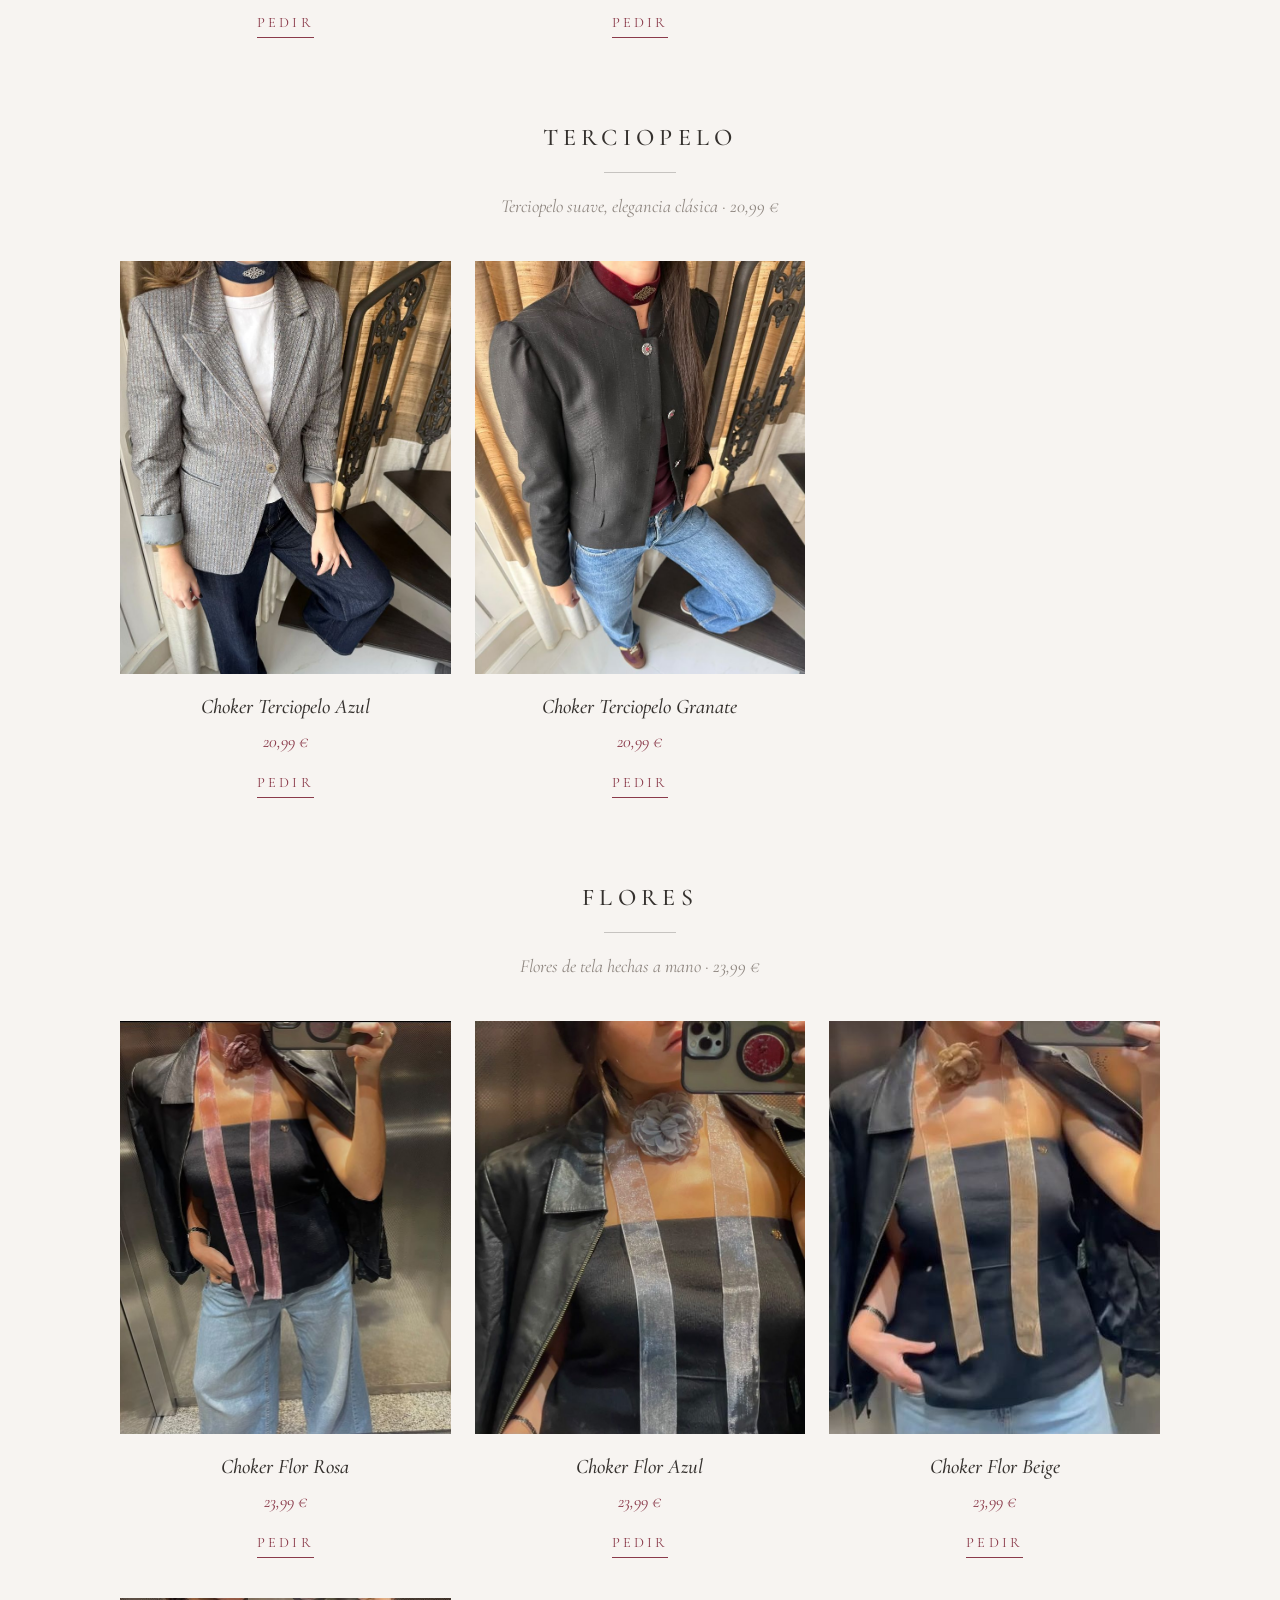
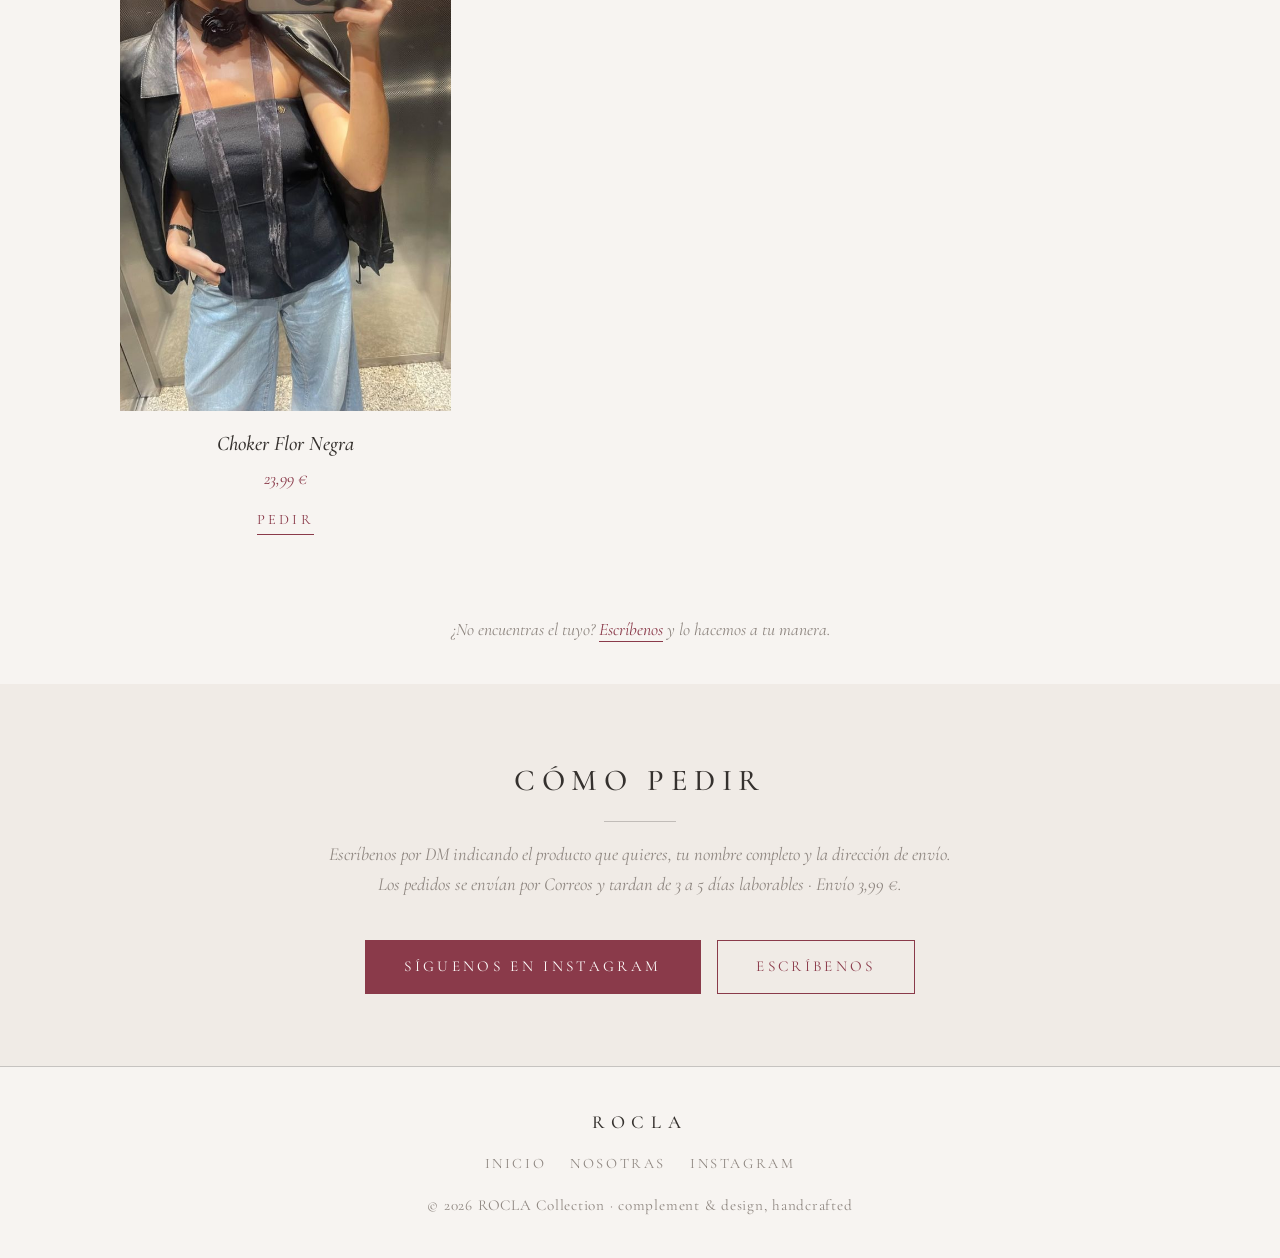
==== commit a6dec25c: "Point site at roclacollection.com Add CNAME for GitHub Pages custom domain and switch OG/canonical U" ====
--- a/coleccion.html
+++ b/coleccion.html
@@ -6,10 +6,12 @@
   <title>La colección — ROCLA</title>
   <meta name="description" content="Todos los chokers ROCLA: organza, terciopelo y flores. Hechos a mano por Clau y Ro. Envío 3,99 €.">
 
+  <link rel="canonical" href="https://roclacollection.com/coleccion.html">
   <meta property="og:type" content="website">
+  <meta property="og:url" content="https://roclacollection.com/coleccion.html">
   <meta property="og:title" content="La colección — ROCLA">
   <meta property="og:description" content="Chokers de organza, terciopelo y flores, hechos a mano. Envío 3,99 €.">
-  <meta property="og:image" content="images/og.jpg">
+  <meta property="og:image" content="https://roclacollection.com/images/og.jpg">
   <meta name="twitter:card" content="summary_large_image">
 
   <link rel="icon" href="favicon.png" type="image/png">
